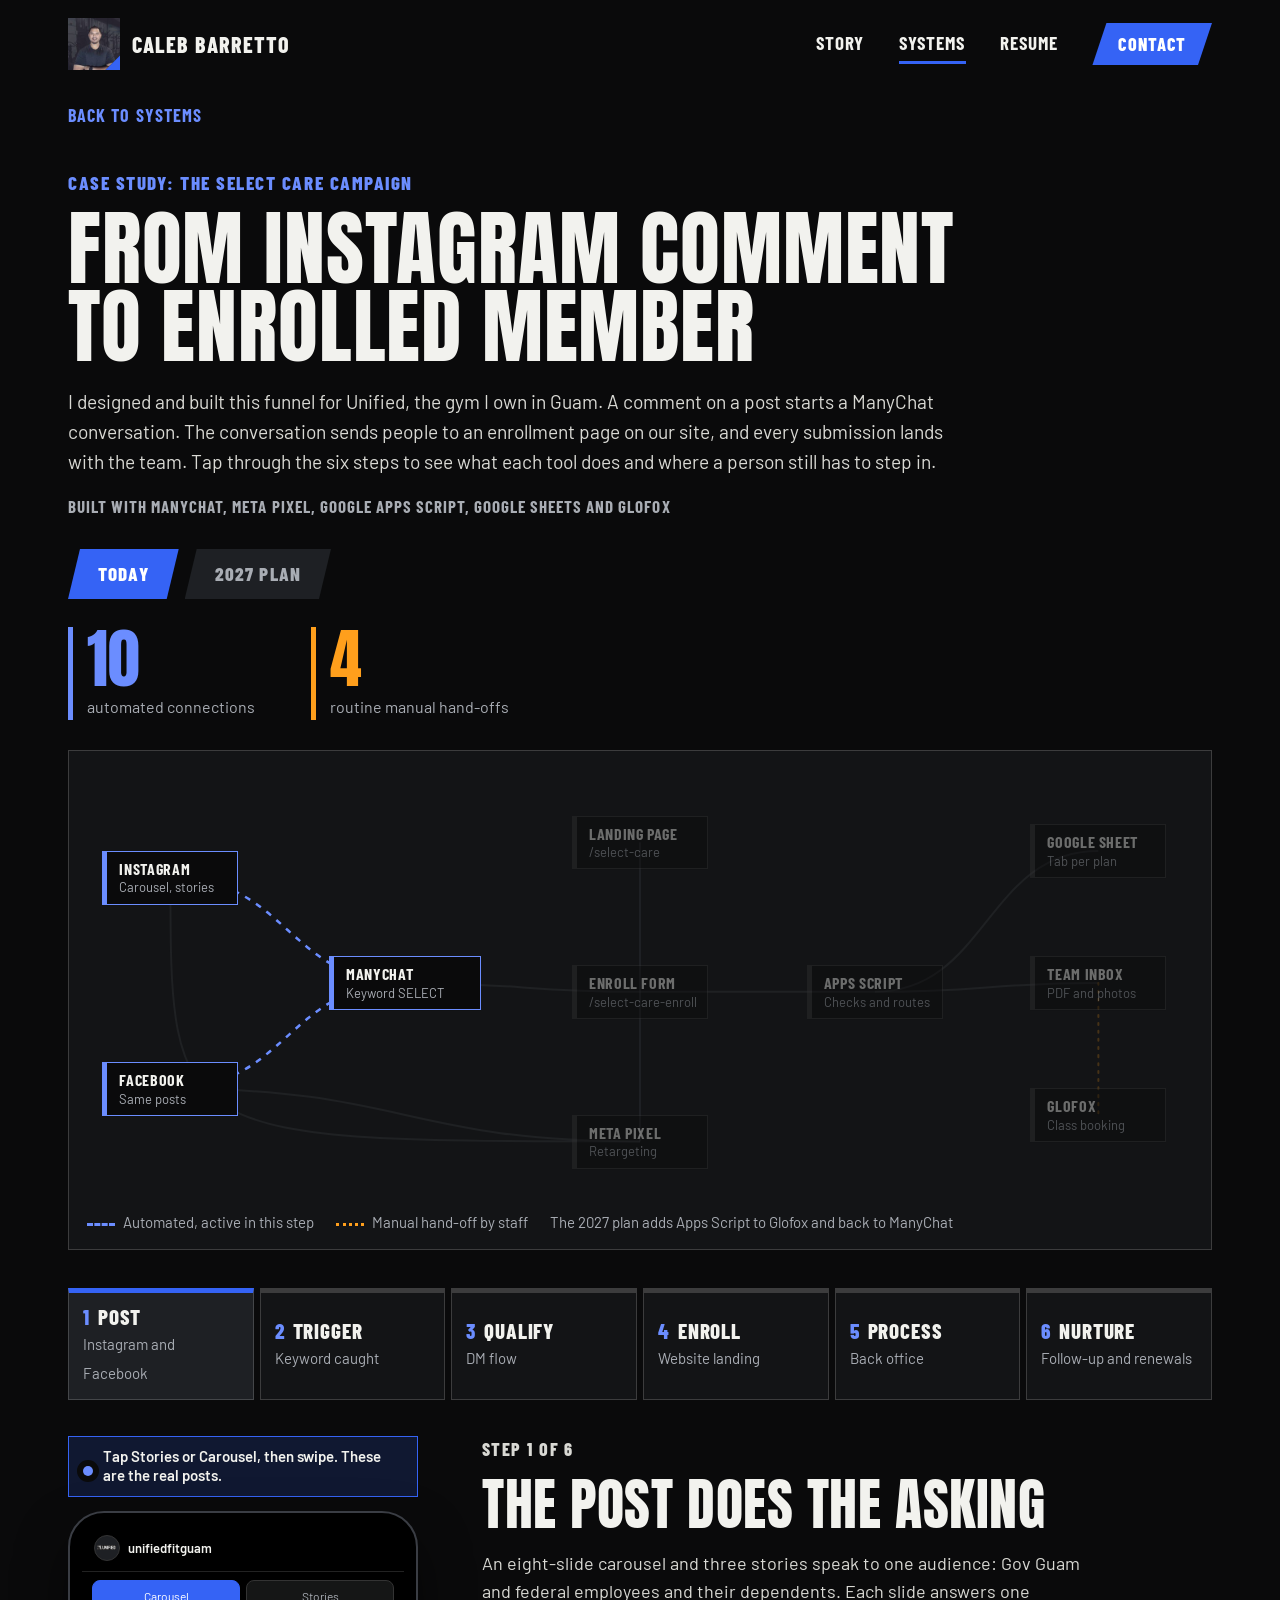
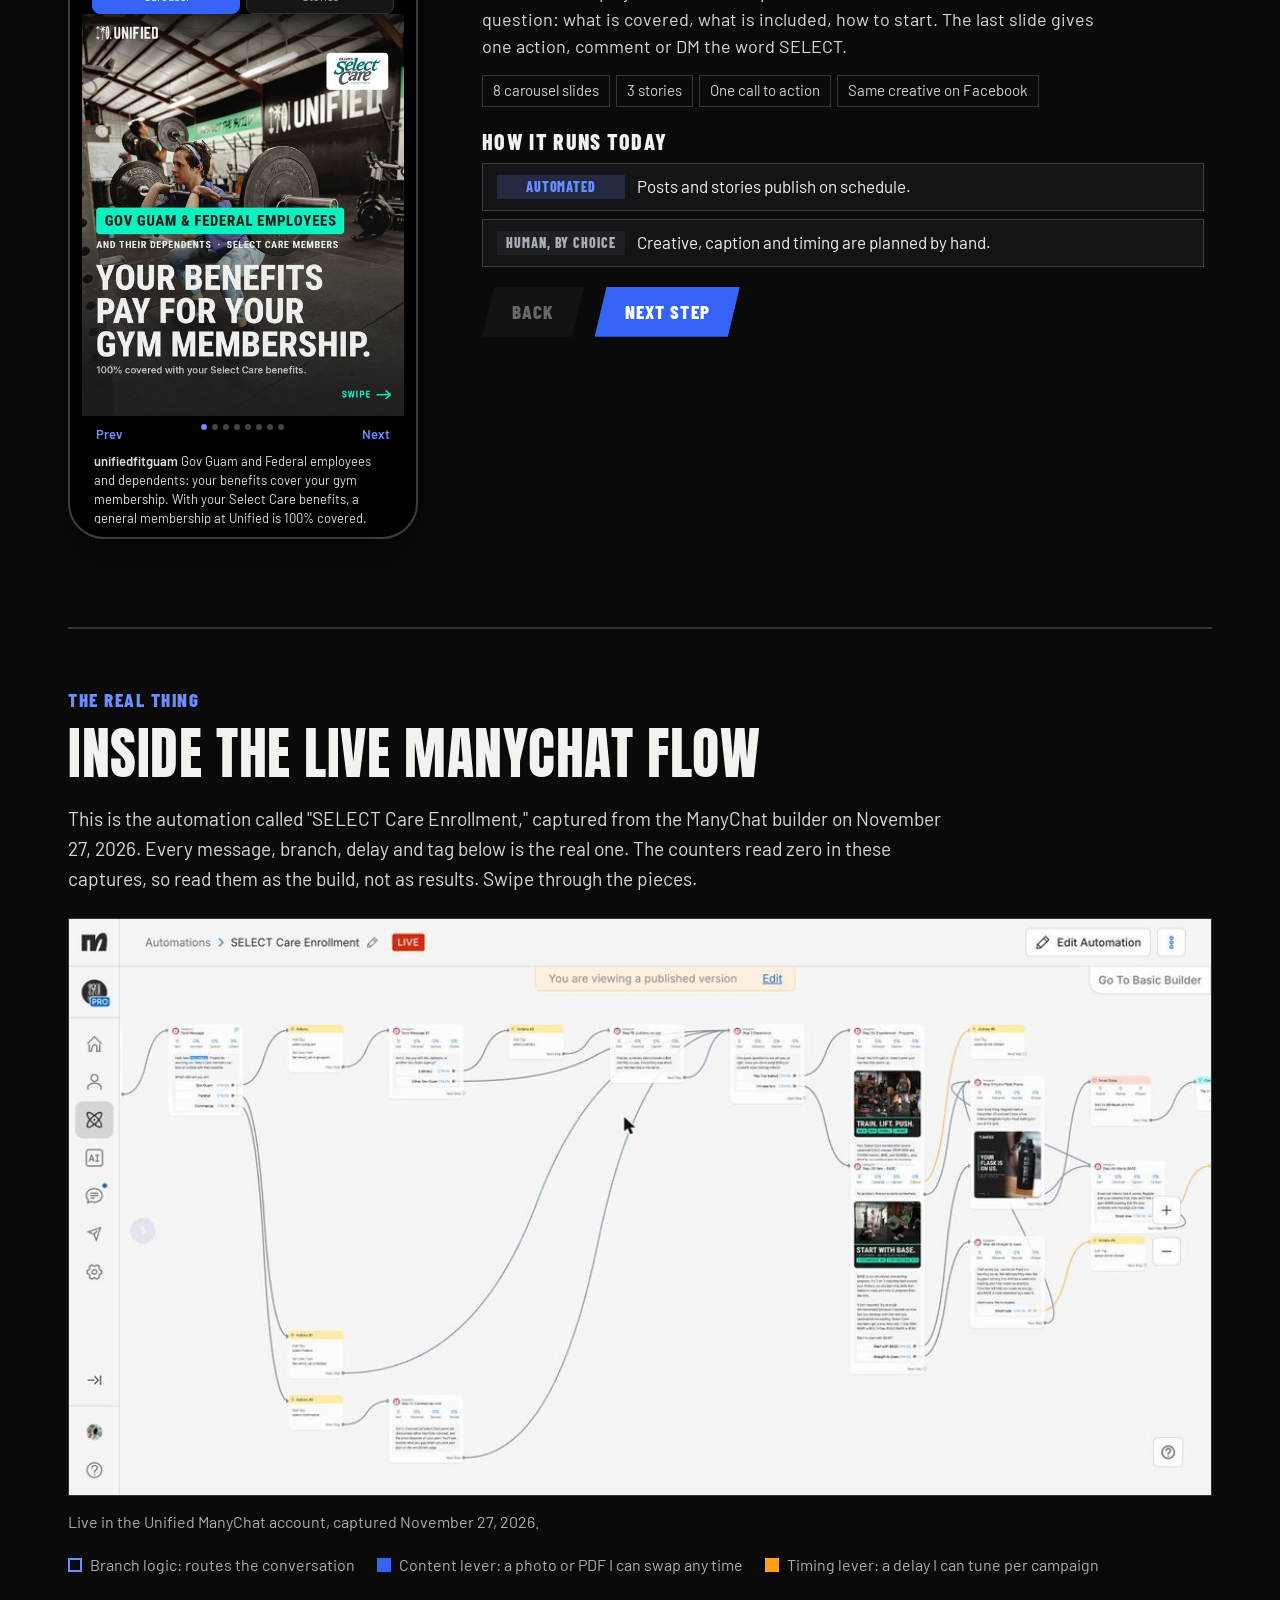
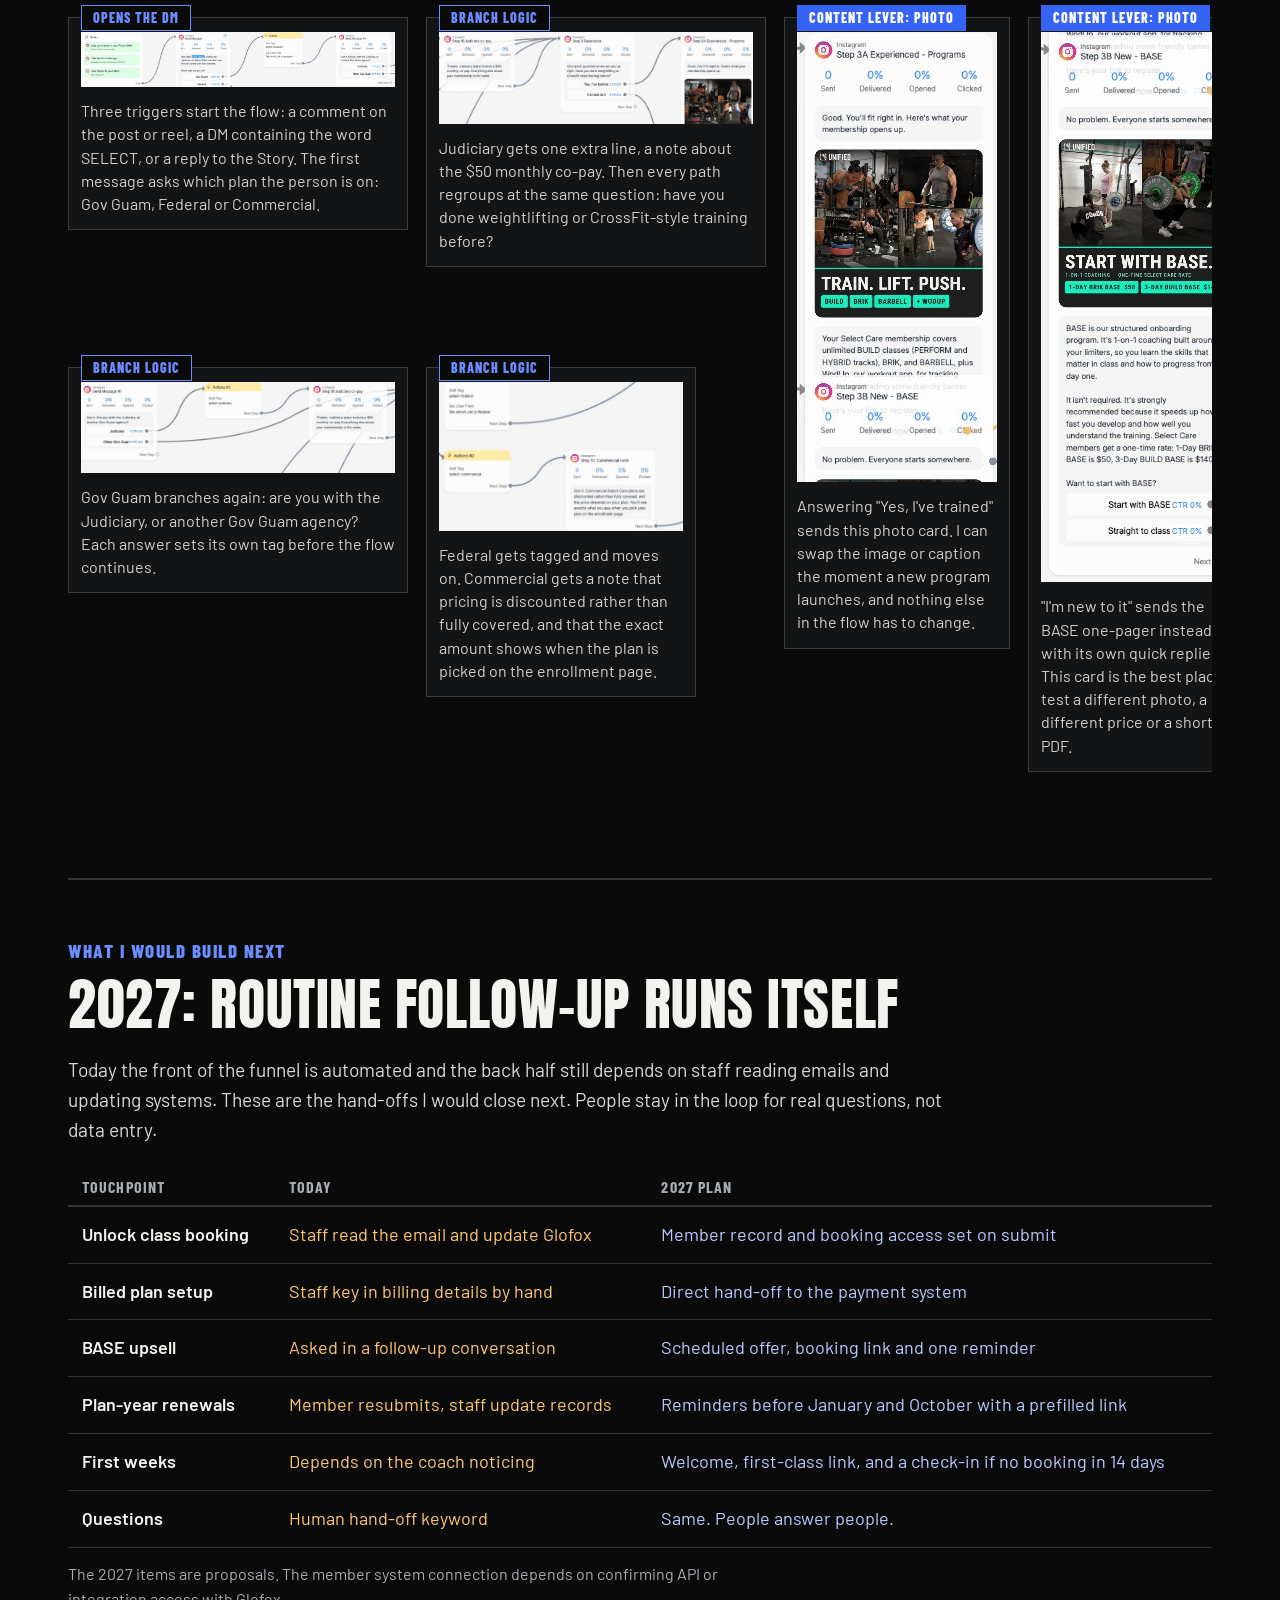
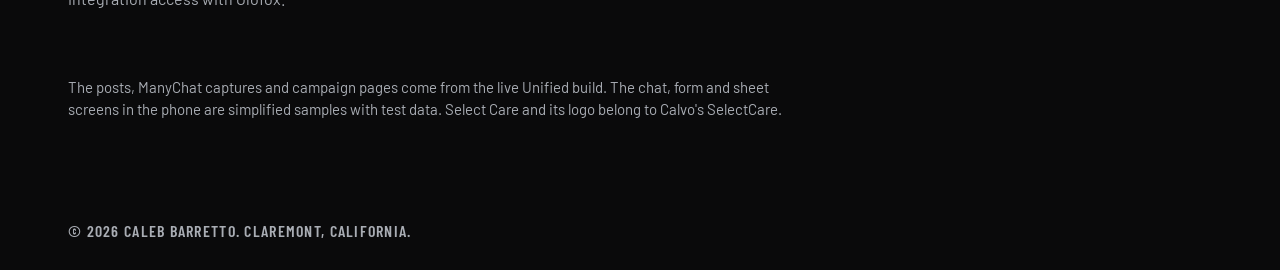
==== select-care-funnel.html @ f9b201d8 "manychat flow" ====
<!DOCTYPE html>
<html lang="en">
<head>
<meta charset="utf-8">
<meta name="viewport" content="width=device-width, initial-scale=1">
<title>Comment to enrolled member: the Select Care funnel | Caleb Barretto</title>
<meta name="description" content="A case study of the Instagram and Facebook funnel I built for Unified: a ManyChat conversation that qualifies people, sends them to an enrollment page, and routes every submission to the team. Includes the live flow and the 2027 automation plan.">
<link rel="preload" href="fonts/anton-latin-400-normal.woff2" as="font" type="font/woff2" crossorigin>
<link rel="icon" href="favicon.svg" type="image/svg+xml">
<link rel="icon" href="favicon-32.png" sizes="32x32" type="image/png">
<link rel="icon" href="favicon.ico" sizes="any">
<link rel="apple-touch-icon" href="apple-touch-icon.png">
<link rel="canonical" href="https://caleb-barretto.com/select-care-funnel.html">
<meta name="theme-color" content="#0A0A0B">
<meta name="author" content="Caleb Barretto">
<meta property="og:site_name" content="Caleb Barretto">
<meta property="og:type" content="article">
<meta property="og:url" content="https://caleb-barretto.com/select-care-funnel.html">
<meta property="og:title" content="Comment to enrolled member: the Select Care funnel | Caleb Barretto">
<meta property="og:description" content="The ManyChat and website funnel I built for Unified, click by click, with the real flow and the plan to automate what is still manual.">
<meta property="og:image" content="https://caleb-barretto.com/og-image.jpg">
<meta property="og:image:width" content="1200">
<meta property="og:image:height" content="630">
<meta property="og:locale" content="en_US">
<meta name="twitter:card" content="summary_large_image">
<meta name="twitter:image" content="https://caleb-barretto.com/og-image.jpg">
<script data-goatcounter="https://caleb-barretto.goatcounter.com/count" async src="//gc.zgo.at/count.js"></script>
<link rel="stylesheet" href="styles.css">
<style>
/* Select Care funnel case study. Every class here is prefixed fx- so nothing collides with styles.css. */
.fx{--a:var(--hot-text);--m:var(--spark);padding-bottom:clamp(40px,6vw,80px);}
.fx *{min-width:0;}
.fx button{font:inherit;color:inherit;cursor:pointer;}
.fx-back{display:inline-block;margin:14px 0 0;font-family:var(--cond);font-weight:700;font-size:18px;letter-spacing:.06em;text-transform:uppercase;color:var(--hot-text);text-decoration:none;}
.fx-back:hover{color:var(--chalk);}
.fx-hero{padding-top:clamp(20px,3vw,40px);}
.fx-tag{font-family:var(--cond);font-weight:800;font-size:19px;text-transform:uppercase;letter-spacing:.08em;color:var(--hot-text);margin:0 0 12px;}
.fx h1{font-size:clamp(42px,6.4vw,88px);line-height:.95;max-width:15em;}
.fx h2{font-size:clamp(34px,4.4vw,58px);line-height:1;}
.fx-lede{max-width:46em;font-size:clamp(18px,1.5vw,21px);color:#D9D9D4;margin:22px 0 0;}
.fx-built{margin:16px 0 0;font-family:var(--cond);font-weight:700;font-size:17px;letter-spacing:.06em;text-transform:uppercase;color:var(--grey);}
.fx-mode{display:flex;gap:6px;margin-top:30px;flex-wrap:wrap;}
.fx-mode button{font-family:var(--cond);font-weight:800;font-size:19px;text-transform:uppercase;letter-spacing:.06em;line-height:1;padding:15px 30px;min-height:50px;border:0;background:var(--iron);color:var(--grey);clip-path:polygon(12px 0,100% 0,calc(100% - 12px) 100%,0 100%);}
.fx-mode button:hover{color:var(--chalk);}
.fx-mode button[aria-pressed=true]{background:var(--hot);color:var(--on-hot);}
.fx button:focus-visible,.fx a:focus-visible{outline:3px solid var(--spark);outline-offset:3px;}
.fx-mode button:focus-visible{outline-offset:-7px;}
.fx-counter{display:flex;gap:clamp(24px,5vw,56px);flex-wrap:wrap;margin-top:28px;}
.fx-counter div{border-left:5px solid var(--line);padding-left:14px;}
.fx-counter b{display:block;font:400 clamp(44px,5vw,64px)/1 var(--disp);}
.fx-counter .a b{color:var(--a);}
.fx-counter .m b{color:var(--m);}
.fx-counter .a{border-color:var(--a);}
.fx-counter .m{border-color:var(--m);}
.fx-counter span{font-size:16px;color:var(--grey);}
/* map */
.fx-mapbox{background:var(--coal);border:1px solid var(--line);padding:12px;margin-top:30px;}
.fx-map{position:relative;height:440px;}
.fx-map svg{position:absolute;inset:0;width:100%;height:100%;overflow:visible;}
.fx-node{overflow-wrap:anywhere;position:absolute;transform:translate(-50%,-50%);width:136px;padding:8px 10px 8px 12px;background:var(--black);border:1px solid var(--line);border-left:5px solid var(--line);text-align:left;transition:border-color .3s,opacity .3s;z-index:1;}
.fx-node b{display:block;font:700 16px/1.1 var(--cond);text-transform:uppercase;letter-spacing:.04em;}
.fx-node small{display:block;font-size:13px;color:var(--grey);line-height:1.25;margin-top:2px;}
.fx-node.hub{width:152px;}
.fx-node.on{border-color:var(--a);}
.fx-node.off{opacity:.4;}
.fx-edge{fill:none;stroke:#4A4D55;stroke-width:2;transition:opacity .3s;}
.fx-edge.auto.on{stroke:var(--a);stroke-dasharray:6 7;stroke-width:2.5;}
.fx-edge.manual{stroke:var(--m);stroke-dasharray:2 6;stroke-linecap:round;}
.fx-edge.manual.on{stroke-width:3.5;}
.fx-edge.dimmed{opacity:.22;}
@media (prefers-reduced-motion:no-preference){.fx-edge.auto.on{animation:fxflow 1.1s linear infinite;}}
@keyframes fxflow{to{stroke-dashoffset:-26;}}
.fx-legend{display:flex;gap:6px 22px;flex-wrap:wrap;font-size:15px;color:var(--grey);padding:8px 6px 2px;}
.fx-legend i{display:inline-block;width:28px;height:0;border-top:3px dashed var(--a);vertical-align:middle;margin-right:8px;}
.fx-legend i.w{border-top:3px dotted var(--m);}
/* steps */
.fx-rail{display:flex;gap:6px;overflow-x:auto;-webkit-overflow-scrolling:touch;scroll-snap-type:x mandatory;padding:4px 0 8px;margin-top:34px;}
.fx-rail button{flex:1 0 158px;scroll-snap-align:start;text-align:left;background:var(--coal);border:1px solid var(--line);border-top:5px solid var(--line);padding:12px 14px 12px;min-height:72px;}
.fx-rail button b{display:block;font:800 21px/1.1 var(--cond);text-transform:uppercase;letter-spacing:.04em;}
.fx-rail button span{font-size:15px;color:var(--grey);}
.fx-rail button[aria-current=step]{border-top-color:var(--hot);background:var(--iron);}
.fx-rail button em{font-style:normal;color:var(--a);margin-right:8px;}
.fx-stage{display:grid;grid-template-columns:minmax(0,350px) minmax(0,1fr);gap:clamp(24px,5vw,72px);margin-top:28px;align-items:start;}
.fx-pcol{position:sticky;top:16px;}
.fx-phone{background:#000;border:2px solid #3A3D44;border-radius:36px;padding:12px;box-shadow:0 26px 50px rgba(0,0,0,.5);}
.fx-screen{background:#000;border-radius:26px;overflow:hidden;height:600px;display:flex;flex-direction:column;font-size:14px;line-height:1.4;}
.fx-bar{display:flex;align-items:center;gap:8px;padding:10px 12px;border-bottom:1px solid #222;font-size:13px;font-weight:600;flex:none;}
.fx-av{width:26px;height:26px;border-radius:50%;background:#1E2024 url(images/funnel/logo.png) center/80% no-repeat;border:1px solid #333;flex:none;}
.fx-scroller{display:flex;overflow-x:auto;scroll-snap-type:x mandatory;flex:none;}
.fx-scroller img{width:100%;height:auto;flex:none;scroll-snap-align:start;display:block;}
.fx-dots{display:flex;justify-content:center;gap:5px;padding:8px;}
.fx-dots i{width:6px;height:6px;border-radius:50%;background:#444;}
.fx-dots i.on{background:var(--a);}
.fx-cap{padding:0 12px 12px;font-size:13px;line-height:1.45;overflow:auto;color:#DDD;}
.fx-pager{display:flex;justify-content:space-between;padding:0 8px;flex:none;}
.fx-pager button{background:none;border:0;color:var(--a);font-weight:600;font-size:13px;min-height:36px;padding:0 6px;}
.fx-tabs2{display:flex;gap:6px;padding:8px 10px 0;flex:none;}
.fx-tabs2 button{flex:1;background:#151616;border:1px solid #333;border-radius:8px;padding:6px;font-size:12px;min-height:34px;color:var(--grey);}
.fx-tabs2 button[aria-pressed=true]{color:#fff;background:var(--hot);border-color:var(--hot);}
.fx-hint{display:flex;align-items:center;gap:10px;font:700 15px/1.3 var(--body);margin-bottom:14px;padding:10px 14px;background:var(--coal);border:1px solid var(--line);color:var(--grey);}
.fx-hint .dot{width:10px;height:10px;border-radius:50%;background:var(--grey);flex:none;}
.fx-hint.live{background:rgba(53,99,245,.16);border-color:var(--hot);color:var(--chalk);}
.fx-hint.live .dot{background:var(--a);}
@media (prefers-reduced-motion:no-preference){.fx-hint.live .dot{animation:fxdot 1.4s ease-in-out infinite;}}
@keyframes fxdot{0%,100%{box-shadow:0 0 0 0 rgba(107,141,255,.6);}50%{box-shadow:0 0 0 7px rgba(107,141,255,0);}}
.fx-chat{flex:1;overflow:auto;padding:12px;display:flex;flex-direction:column;gap:8px;}
.fx-msg{max-width:86%;padding:8px 12px;border-radius:16px;line-height:1.4;}
@media (prefers-reduced-motion:no-preference){.fx-msg,.fx-tl div,.fx-sheet tr.new td{animation:fxpop .28s ease-out;}}
@keyframes fxpop{from{transform:translateY(6px);opacity:0;}}
.fx-msg.them{background:#26282A;align-self:flex-start;border-bottom-left-radius:4px;}
.fx-msg.me{background:var(--hot);color:#fff;align-self:flex-end;border-bottom-right-radius:4px;}
.fx-msg.sys{align-self:center;font-size:11px;color:#9A9C9F;background:none;padding:2px;text-align:center;}
.fx-msg img{display:block;width:100%;max-height:250px;object-fit:cover;object-position:top;border-radius:10px;margin-top:6px;}
.fx-linkcard{background:#131416;border:1px solid var(--hot);border-radius:12px;padding:10px;font-size:12px;word-break:break-all;color:var(--a);margin-top:6px;}
.fx-qr{display:flex;flex-wrap:wrap;gap:6px;justify-content:flex-end;padding:20px 12px 12px;border-top:1px solid #222;position:relative;flex:none;}
.fx-qr.pulse{box-shadow:inset 0 2px 0 var(--hot);}
.fx-qr-label{position:absolute;top:5px;right:12px;font:700 11px/1 var(--body);letter-spacing:.04em;text-transform:uppercase;color:var(--a);}
.fx-qr button{background:none;border:1.5px solid var(--hot);color:#B7C7FF;border-radius:999px;padding:6px 13px;font-size:13px;min-height:38px;}
.fx-qr button:hover{background:rgba(53,99,245,.18);}
.fx-url{margin:8px 10px;background:#1C1D1E;border-radius:8px;padding:6px 10px;font-size:11px;color:#BBB;word-break:break-all;flex:none;}
.fx-form{flex:1;overflow:auto;background:#F4F4F2;color:#131416;padding:14px;font-size:13px;}
.fx-form h4{font:800 21px/1.1 var(--cond);text-transform:uppercase;margin:0 0 10px;}
.fx-form label{display:block;font-weight:600;margin:10px 0 4px;font-size:12px;}
.fx-form .f{background:#fff;border:1px solid #CCC;border-radius:6px;padding:8px;min-height:34px;color:#777;}
.fx-form .f.sel{border:2px solid var(--hot);color:#111;font-weight:600;}
.fx-form .note{background:#E8EEFF;border-radius:6px;padding:8px;margin-top:12px;font-size:12px;}
.fx-sheet{flex:1;overflow:auto;background:#fff;color:#222;font-size:11px;}
.fx-sheet table{border-collapse:collapse;width:100%;}
.fx-sheet td,.fx-sheet th{border:1px solid #DDD;padding:4px 5px;white-space:nowrap;}
.fx-sheet th{background:#F1F3F4;font-weight:600;}
.fx-sheet tr.new td{background:#E8EEFF;}
.fx-stabs{display:flex;gap:2px;background:#F1F3F4;padding:4px;overflow-x:auto;border-top:1px solid #DDD;flex:none;}
.fx-stabs span{padding:4px 8px;font-size:10px;white-space:nowrap;border-radius:4px;color:#444;}
.fx-stabs span.on{background:#fff;color:#2347C4;font-weight:700;}
.fx-mail{margin:10px;background:#fff;color:#222;border-radius:10px;padding:10px;font-size:12px;flex:none;}
.fx-tl{flex:1;overflow:auto;padding:14px 14px 14px 32px;position:relative;}
.fx-tl::before{content:"";position:absolute;left:19px;top:18px;bottom:18px;border-left:2px solid #333;}
.fx-tl div{position:relative;margin-bottom:14px;font-size:13px;}
.fx-tl div::before{content:"";position:absolute;left:-18px;top:5px;width:10px;height:10px;border-radius:50%;background:var(--a);}
.fx-tl div.m::before{background:var(--m);}
.fx-tl div.p::before{background:#000;border:2px solid var(--a);}
.fx-tl b{display:block;color:var(--a);font-size:12px;}
.fx-tl div.m b{color:var(--m);}
/* notes */
.fx-notes h2{margin-bottom:16px;}
.fx-notes p{font-size:18px;color:#D9D9D4;max-width:34em;margin:0 0 14px;}
.fx-notes h3{font-family:var(--cond);font-weight:800;font-size:22px;letter-spacing:.06em;line-height:1.1;margin:22px 0 10px;}
.fx-chips{display:flex;flex-wrap:wrap;gap:6px;margin:4px 0 6px;}
.fx-chips span{border:1px solid var(--line);padding:3px 10px;font-size:15px;color:#CFD0CC;}
.fx-items{list-style:none;padding:0;margin:0 0 20px;display:grid;gap:8px;max-width:38em;}
.fx-items li{background:var(--coal);border:1px solid var(--line);padding:11px 14px;display:grid;grid-template-columns:128px minmax(0,1fr);gap:12px;align-items:start;font-size:17px;line-height:1.4;}
.fx-lab{font:800 14px/1 var(--cond);letter-spacing:.07em;text-transform:uppercase;padding:5px 8px;text-align:center;}
.fx-lab.a{background:rgba(107,141,255,.18);color:var(--a);}
.fx-lab.m{background:rgba(255,159,28,.18);color:var(--m);}
.fx-lab.p{border:1px solid var(--a);color:var(--a);}
.fx-lab.h{background:var(--iron);color:var(--grey);}
.fx-nav{display:flex;gap:10px;margin-top:6px;flex-wrap:wrap;}
.fx-nav button{font-family:var(--cond);font-weight:800;font-size:19px;text-transform:uppercase;letter-spacing:.06em;line-height:1;padding:15px 30px;min-height:50px;border:0;background:var(--iron);color:var(--chalk);clip-path:polygon(12px 0,100% 0,calc(100% - 12px) 100%,0 100%);}
.fx-nav button.go{background:var(--hot);color:var(--on-hot);}
.fx-nav button:hover:not(:disabled){background:var(--chalk);color:var(--black);}
.fx-nav button:disabled{opacity:.4;cursor:default;}
.fx-nav button:focus-visible{outline-offset:-7px;}
/* real flow */
.fx-sec{border-top:2px solid var(--line);margin-top:clamp(48px,7vw,88px);padding-top:clamp(32px,5vw,56px);}
.fx-small{font-size:16px;color:var(--grey);margin:14px 0 0;max-width:44em;}
.fx-pan{margin-top:24px;overflow-x:auto;border:1px solid var(--line);}
.fx-flowhero{width:100%;height:auto;display:block;background:#fff;}
.fx-flegend{display:flex;gap:8px 22px;flex-wrap:wrap;font-size:16px;color:var(--grey);margin-top:18px;}
.fx-flegend span{display:inline-flex;align-items:center;gap:8px;}
.fx-flegend i{width:14px;height:14px;display:inline-block;}
.fx-flegend i.timing{background:var(--m);}
.fx-flegend i.content{background:var(--hot);}
.fx-flegend i.branch{border:2px solid var(--a);}
.fx-film{display:grid;grid-auto-flow:column;grid-template-rows:auto auto;grid-auto-columns:max-content;align-items:start;gap:26px 18px;overflow-x:auto;-webkit-overflow-scrolling:touch;scroll-snap-type:x mandatory;margin-top:22px;padding:18px 2px 18px;}
.fx-slide{flex:0 0 auto;width:270px;scroll-snap-align:start;background:var(--coal);border:1px solid var(--line);padding:14px 12px 14px;position:relative;margin:0;}
.fx-slide.wide{width:340px;}
.fx-slide.tall{width:226px;grid-row:span 2;}
.fx-slide img{width:100%;height:auto;display:block;background:#fff;}
.fx-slide figcaption{font-size:16px;color:#D0D1CD;margin-top:12px;line-height:1.45;}
.fx-flabel{position:absolute;top:-13px;left:12px;font:800 14px/1 var(--cond);letter-spacing:.07em;text-transform:uppercase;padding:5px 11px;background:var(--black);border:1px solid var(--a);color:var(--a);white-space:nowrap;}
.fx-flabel.timing{background:var(--m);color:var(--black);border-color:var(--m);}
.fx-flabel.content{background:var(--hot);color:var(--on-hot);border-color:var(--hot);}
/* roadmap */
.fx-road{width:100%;border-collapse:collapse;margin-top:24px;font-size:18px;}
.fx-road th{text-align:left;font:700 16px/1 var(--cond);letter-spacing:.07em;text-transform:uppercase;color:var(--grey);padding:10px 14px;border-bottom:2px solid var(--line);}
.fx-road td{padding:14px;border-bottom:1px solid var(--line);vertical-align:top;}
.fx-road td:first-child{font-weight:600;}
.fx-road td.t{color:#FFC875;}
.fx-road td.n{color:#BCCBFF;}
.fx-note{margin:clamp(40px,6vw,64px) 0 0;font-size:15px;color:var(--grey);max-width:50em;line-height:1.5;}
@media(max-width:900px){.fx-stage{grid-template-columns:minmax(0,1fr);}.fx-pcol{position:static;max-width:380px;margin:0 auto;width:100%;}}
@media(max-width:620px){
 .fx-map{height:760px;}
 .fx-node{width:100px;padding:6px 4px 6px 8px;}
 .fx-node b{font-size:14px;}
 .fx-node small{font-size:11px;}
 .fx-node.hub{width:112px;}
 .fx-screen{height:540px;}
 .fx-flowhero{min-width:900px;}
 .fx-film{grid-template-rows:auto;}
 .fx-slide.tall{grid-row:auto;}
 .fx-slide.wide{width:300px;}
 .fx-items li{grid-template-columns:minmax(0,1fr);gap:8px;}
 .fx-lab{justify-self:start;}
 .fx-road{font-size:16px;}
 .fx-stack thead{display:none;}
 .fx-stack tr{display:grid;padding-block:12px;border-bottom:1px solid var(--line);}
 .fx-stack td{display:flow-root;border:0;padding:3px 0;padding-inline-start:6.5em;text-align:start;}
 .fx-stack td::before{content:attr(data-l);float:inline-start;width:6em;margin-inline-start:-6.5em;color:var(--grey);font-weight:400;}
}
</style>
</head>
<body>
<div class="wrap">
  <header class="site">
    <a class="mark" href="index.html" aria-label="Caleb Barretto, home"><span class="mk"><img src="images/caleb-mark.jpg" width="52" height="52" alt=""></span><span>Caleb Barretto</span></a>
    <nav aria-label="Main">
      <a href="story.html">Story</a>
      <a href="systems.html" aria-current="page">Systems</a>
      <a href="story.html#resume">Resume</a>
      <a class="btn" href="mailto:caleb@unifiedguam.com" data-goatcounter-click="email-click">Contact</a>
    </nav>
  </header>
  <a class="fx-back" href="systems.html#capture" data-goatcounter-click="funnel-back">Back to Systems</a>
</div>

<main class="fx wrap">
  <section class="fx-hero">
    <p class="fx-tag">Case study: the Select Care campaign</p>
    <h1>From Instagram comment to enrolled member</h1>
    <p class="fx-lede">I designed and built this funnel for Unified, the gym I own in Guam. A comment on a post starts a ManyChat conversation. The conversation sends people to an enrollment page on our site, and every submission lands with the team. Tap through the six steps to see what each tool does and where a person still has to step in.</p>
    <p class="fx-built">Built with ManyChat, Meta Pixel, Google Apps Script, Google Sheets and Glofox</p>
    <div class="fx-mode" role="group" aria-label="View">
      <button id="m-now" type="button" aria-pressed="true">Today</button>
      <button id="m-27" type="button" aria-pressed="false">2027 plan</button>
    </div>
    <div class="fx-counter">
      <div class="a"><b id="c-auto">0</b><span>automated connections</span></div>
      <div class="m"><b id="c-man">0</b><span>routine manual hand-offs</span></div>
    </div>
    <div class="fx-mapbox">
      <div class="fx-map" id="map"><svg id="wires" aria-hidden="true"></svg></div>
      <div class="fx-legend"><span><i></i>Automated, active in this step</span><span><i class="w"></i>Manual hand-off by staff</span><span>The 2027 plan adds Apps Script to Glofox and back to ManyChat</span></div>
    </div>
  </section>

  <section aria-label="The six steps">
    <div class="fx-rail" id="rail" role="group" aria-label="Funnel steps"></div>
    <div class="fx-stage">
      <div class="fx-pcol">
        <div class="fx-hint" id="phint" role="status"></div>
        <div class="fx-phone"><div class="fx-screen" id="screen"></div></div>
      </div>
      <div class="fx-notes" id="notes" aria-live="polite"></div>
    </div>
  </section>

  <section class="fx-sec" id="real-flow">
    <p class="fx-tag">The real thing</p>
    <h2>Inside the live ManyChat flow</h2>
    <p class="fx-lede">This is the automation called "SELECT Care Enrollment," captured from the ManyChat builder on November 27, 2026. Every message, branch, delay and tag below is the real one. The counters read zero in these captures, so read them as the build, not as results. Swipe through the pieces.</p>
    <div class="fx-pan" tabindex="0" role="group" aria-label="The full flow, scroll sideways on a small screen"><img class="fx-flowhero" src="images/funnel/panorama.jpg" width="1100" height="555" alt="The full SELECT Care Enrollment automation in the ManyChat flow builder, showing the plan branch, the experience branch, the content cards and the delay logic" loading="lazy"></div>
    <p class="fx-small">Live in the Unified ManyChat account, captured November 27, 2026.</p>
    <div class="fx-flegend">
      <span><i class="branch"></i>Branch logic: routes the conversation</span>
      <span><i class="content"></i>Content lever: a photo or PDF I can swap any time</span>
      <span><i class="timing"></i>Timing lever: a delay I can tune per campaign</span>
    </div>
    <div class="fx-film" id="film" tabindex="0" role="group" aria-label="Pieces of the live flow, scroll sideways">
      <figure class="fx-slide wide"><span class="fx-flabel">Opens the DM</span><img src="images/funnel/opening.jpg" width="1088" height="190" alt="The three triggers and the opening message asking which Select Care plan the person is on" loading="lazy"><figcaption>Three triggers start the flow: a comment on the post or reel, a DM containing the word SELECT, or a reply to the Story. The first message asks which plan the person is on: Gov Guam, Federal or Commercial.</figcaption></figure>
      <figure class="fx-slide wide"><span class="fx-flabel">Branch logic</span><img src="images/funnel/planbranch.jpg" width="760" height="220" alt="Follow-up question asking whether the person is with the Judiciary or another Gov Guam agency" loading="lazy"><figcaption>Gov Guam branches again: are you with the Judiciary, or another Gov Guam agency? Each answer sets its own tag before the flow continues.</figcaption></figure>
      <figure class="fx-slide wide"><span class="fx-flabel">Branch logic</span><img src="images/funnel/step1bexp.jpg" width="790" height="230" alt="The Judiciary co-pay note, then the question about prior training experience" loading="lazy"><figcaption>Judiciary gets one extra line, a note about the $50 monthly co-pay. Then every path regroups at the same question: have you done weightlifting or CrossFit-style training before?</figcaption></figure>
      <figure class="fx-slide"><span class="fx-flabel">Branch logic</span><img src="images/funnel/fedcommercial.jpg" width="510" height="310" alt="The Federal tag and the Commercial plan note" loading="lazy"><figcaption>Federal gets tagged and moves on. Commercial gets a note that pricing is discounted rather than fully covered, and that the exact amount shows when the plan is picked on the enrollment page.</figcaption></figure>
      <figure class="fx-slide tall"><span class="fx-flabel content">Content lever: photo</span><img src="images/funnel/step3a.jpg" width="200" height="450" alt="Programs photo card sent to experienced members" loading="lazy"><figcaption>Answering "Yes, I've trained" sends this photo card. I can swap the image or caption the moment a new program launches, and nothing else in the flow has to change.</figcaption></figure>
      <figure class="fx-slide tall"><span class="fx-flabel content">Content lever: photo</span><img src="images/funnel/step3b.jpg" width="200" height="550" alt="BASE on-ramp offer card sent to new members, with pricing and two quick replies" loading="lazy"><figcaption>"I'm new to it" sends the BASE one-pager instead, with its own quick replies. This card is the best place to test a different photo, a different price or a short PDF.</figcaption></figure>
      <figure class="fx-slide wide"><span class="fx-flabel">Branch logic</span><img src="images/funnel/step4a.jpg" width="900" height="144" alt="Message sent to people who chose to start with BASE" loading="lazy"><figcaption>"Start with BASE" gets: register with your benefits first, then we will find an open BASE booking that fits your schedule and message you here.</figcaption></figure>
      <figure class="fx-slide wide"><span class="fx-flabel">Branch logic</span><img src="images/funnel/step4b.jpg" width="900" height="230" alt="Message sent to people who chose to go straight to class" loading="lazy"><figcaption>"Straight to class" sets expectations about the learning curve, then sends the same enrollment link.</figcaption></figure>
      <figure class="fx-slide wide"><span class="fx-flabel timing">Timing lever</span><img src="images/funnel/delaycondition.jpg" width="1060" height="190" alt="A seasonal flask offer, then a 20 hour smart delay, a click condition and the follow-up message" loading="lazy"><figcaption>Every path merges into a Smart Delay: wait 20 hours, check whether the enroll link was clicked, and message only the people who have not clicked. A seasonal offer, a free flask for registering before a date, sits just ahead of it.</figcaption></figure>
    </div>
  </section>

  <section class="fx-sec" id="plan-2027">
    <p class="fx-tag">What I would build next</p>
    <h2>2027: routine follow-up runs itself</h2>
    <p class="fx-lede">Today the front of the funnel is automated and the back half still depends on staff reading emails and updating systems. These are the hand-offs I would close next. People stay in the loop for real questions, not data entry.</p>
    <table class="fx-road fx-stack">
      <thead><tr><th>Touchpoint</th><th>Today</th><th>2027 plan</th></tr></thead>
      <tbody id="road"></tbody>
    </table>
    <p class="fx-small">The 2027 items are proposals. The member system connection depends on confirming API or integration access with Glofox.</p>
  </section>

  <p class="fx-note">The posts, ManyChat captures and campaign pages come from the live Unified build. The chat, form and sheet screens in the phone are simplified samples with test data. Select Care and its logo belong to Calvo's SelectCare.</p>
</main>

<footer><div class="wrap">© 2026 Caleb Barretto. Claremont, California.</div></footer>

<script>
(function(){
"use strict";
var calm=window.matchMedia&&window.matchMedia("(prefers-reduced-motion: reduce)").matches;
var SMOOTH=calm?"auto":"smooth";
var P="images/funnel/";

var N=[
 {id:'ig',b:'Instagram',s:'Carousel, stories',x:8,y:26},
 {id:'fb',b:'Facebook',s:'Same posts',x:8,y:74},
 {id:'mc',b:'ManyChat',s:'Keyword SELECT',x:29,y:50,hub:1},
 {id:'lp',b:'Landing page',s:'/select-care',x:50,y:18},
 {id:'ef',b:'Enroll form',s:'/select-care-enroll',x:50,y:52},
 {id:'px',b:'Meta Pixel',s:'Retargeting',x:50,y:86},
 {id:'as',b:'Apps Script',s:'Checks and routes',x:71,y:52},
 {id:'sh',b:'Google Sheet',s:'Tab per plan',x:91,y:20},
 {id:'em',b:'Team inbox',s:'PDF and photos',x:91,y:50},
 {id:'gf',b:'Glofox',s:'Class booking',x:91,y:80}
];
var E=[
 {a:'ig',b:'mc',t:'auto'},{a:'fb',b:'mc',t:'auto'},
 {a:'mc',b:'ef',t:'auto'},{a:'lp',b:'ef',t:'auto'},{a:'ef',b:'px',t:'auto'},
 {a:'px',b:'ig',t:'auto',c:1},{a:'px',b:'fb',t:'auto'},
 {a:'ef',b:'as',t:'auto'},{a:'as',b:'sh',t:'auto'},{a:'as',b:'em',t:'auto'},
 {a:'em',b:'gf',t:'manual',now:1},
 {a:'as',b:'gf',t:'auto',future:1},{a:'as',b:'mc',t:'auto',future:1,c:1}
];
var S=[
 {k:'Post',d:'Instagram and Facebook',nodes:['ig','fb','mc'],edges:['ig-mc','fb-mc'],screen:'post',
  live:true,hint:'Tap Stories or Carousel, then swipe. These are the real posts.',
  kick:'Step 1 of 6',h:'The post does the asking',
  p:'An eight-slide carousel and three stories speak to one audience: Gov Guam and federal employees and their dependents. Each slide answers one question: what is covered, what is included, how to start. The last slide gives one action, comment or DM the word SELECT.',
  chips:['8 carousel slides','3 stories','One call to action','Same creative on Facebook'],
  now:[['a','Posts and stories publish on schedule.'],['h','Creative, caption and timing are planned by hand.']],
  fut:[['a','Posts and stories publish on schedule.'],['p','Top posts are boosted to Pixel audiences automatically when a plan-year window opens.']]},
 {k:'Trigger',d:'Keyword caught',nodes:['ig','fb','mc'],edges:['ig-mc','fb-mc'],screen:'comment',
  live:false,hint:'Just watch. This plays on its own, then press Next step.',
  kick:'Step 2 of 6',h:'One word starts the conversation',
  p:'ManyChat watches comments, DMs and story replies for the keyword SELECT. When it sees one, it replies publicly so others can see the offer is real, then opens a private DM. Nobody on staff has to be online.',
  chips:['Comment trigger','DM trigger','Story reply trigger','Public auto-reply'],
  now:[['a','Keyword detected on comments, DMs and story replies.'],['a','Public reply posted and DM opened within seconds.']],
  fut:[['a','Same, on both platforms.']]},
 {k:'Qualify',d:'DM flow',nodes:['mc'],edges:[],screen:'dm',
  live:true,hint:'Your turn. Tap a reply below to answer as the member.',
  kick:'Step 3 of 6',h:'Two questions, the right link',
  p:'The DM asks which plan the person has and whether they have trained before. Experienced lifters see the programs. People new to training hear about BASE, an optional 1-on-1 on-ramp with a one-time promo. Everyone gets the same enrollment link, already set to their plan. Try both paths on the phone.',
  chips:['Plan: Gov Guam, Federal, employer','Experience branch','Tags for every answer','Human hand-off keyword'],
  now:[['a','Answers saved as tags such as select-govguam, select-new and select-link-sent.'],['a','Link built per plan, so the form opens on the right one.'],['h','Anyone can type a keyword to reach a person.']],
  fut:[['a','Same flow and tags.'],['p','Tags sync to the member record so onboarding knows who chose BASE.'],['h','The human hand-off stays, by design.']]},
 {k:'Enroll',d:'Website landing',nodes:['mc','lp','ef','px'],edges:['mc-ef','lp-ef','ef-px'],screen:'form',
  live:false,hint:'Preview only. This is what the link opens on their phone.',
  kick:'Step 4 of 6',h:'The website is where the sale closes',
  p:'The link opens the Select Care enrollment form with the plan already chosen. It collects the member ID, an insurance card photo and a signature. Billed plans add a payment step. A separate landing page serves the free Weekday Wellness classes, and the Meta Pixel records every visit for retargeting.',
  chips:['Plan prefilled from the link','UTM tracking','Protected payment step','Bot protection','Meta Pixel'],
  now:[['a','The form opens set to the right plan, with the source tracked.'],['a','Weekday Wellness redirects to class booking a few seconds after submit.'],['a','Visitors who do not finish go into a retargeting audience.']],
  fut:[['a','Same, with stronger bot protection.'],['p','Unfinished forms trigger a reminder DM inside the 24-hour window.']]},
 {k:'Process',d:'Back office',nodes:['ef','as','sh','em','gf'],edges:['ef-as','as-sh','as-em','em-gf','as-gf'],screen:'sheet',
  live:false,hint:'Preview only. This is what lands in the inbox and the sheet.',
  kick:'Step 5 of 6',h:'Every submission lands in two places',
  p:'A Google Apps Script receives the form, checks it, emails the signed PDF and card photos to the team inbox, and writes a row to the Select Care sheet on the tab for that plan. This is where manual work starts today: staff read the email and unlock class booking in Glofox by hand.',
  chips:['Email with attachments','Sheet row per plan tab','Protected file for billed plans'],
  now:[['a','Email and sheet row created instantly.'],['m','Staff read the email and unlock booking in Glofox.'],['m','Billed plans: staff set up billing by hand.']],
  fut:[['a','Email and sheet row created instantly.'],['p','Member record created and booking unlocked in Glofox automatically.'],['p','Billed plans flow to the payment system without re-keying.']]},
 {k:'Nurture',d:'Follow-up and renewals',nodes:['mc','px','ig','fb','gf','as'],edges:['px-ig','px-fb','as-mc','em-gf'],screen:'nurture',
  live:false,hint:'Preview only. This plays out over days, not seconds.',
  kick:'Step 6 of 6',h:'Follow-up that does not depend on memory',
  p:'Today ManyChat sends one follow-up 20 hours after the link if it was not clicked, which keeps it inside the 24-hour messaging window on Instagram. The Pixel keeps the offer in front of people who visited. After enrollment, BASE booking and plan-year renewals still rely on staff. In 2027 the enrollment itself starts an onboarding sequence.',
  chips:['20-hour follow-up','Retargeting audiences','BASE upsell','Renewal by plan year'],
  now:[['a','A 20-hour follow-up goes out if the link was not clicked.'],['m','BASE booking is handled in a follow-up conversation.'],['m','Renewals: members resubmit and staff update Glofox (Federal in January, Gov Guam in October).']],
  fut:[['p','Enrollment sends a welcome DM and a first-class booking link.'],['p','The BASE offer and a reminder go out on a schedule to members tagged new.'],['p','Renewal reminders go out ahead of each plan year with a prefilled link.'],['p','No booking in 14 days triggers a check-in.']]}
];
var R=[
 ['Unlock class booking','Staff read the email and update Glofox','Member record and booking access set on submit'],
 ['Billed plan setup','Staff key in billing details by hand','Direct hand-off to the payment system'],
 ['BASE upsell','Asked in a follow-up conversation','Scheduled offer, booking link and one reminder'],
 ['Plan-year renewals','Member resubmits, staff update records','Reminders before January and October with a prefilled link'],
 ['First weeks','Depends on the coach noticing','Welcome, first-class link, and a check-in if no booking in 14 days'],
 ['Questions','Human hand-off keyword','Same. People answer people.']
];
var IMG=['s1','s2','s3','s4','s5','s6','s7','s8'],STORY=['st1','st2','st3'];
var mode='now',step=0,dm=null;
function $(id){return document.getElementById(id);}
var map=$('map'),svg=$('wires');

map.insertAdjacentHTML('beforeend',N.map(function(n){return '<div class="fx-node'+(n.hub?' hub':'')+'" id="n-'+n.id+'"><b>'+n.b+'</b><small>'+n.s+'</small></div>';}).join(''));
function key(e){return e.a+'-'+e.b;}
function live(e){return mode==='now'?!e.future:!e.now;}
function place(){
 var narrow=map.clientWidth<560;
 var W=map.clientWidth,nw=Math.floor(Math.min(100,(W-14)/3)),rows={};
 N.forEach(function(n){(rows[n.x]=rows[n.x]||[]).push(n);});
 N.forEach(function(n){var el=$('n-'+n.id);
  if(narrow){el.style.width=(n.hub?nw+12:nw)+'px';var g=rows[n.x],half=el.offsetWidth/2+2,px=g.length===3?W/2+(g.indexOf(n)-1)*(nw+6):((n.y-50)*1.12+50)/100*W;px=Math.max(half,Math.min(W-half,px));el.style.left=px+'px';el.style.top=(n.x*0.92+4)+'%';}
  else{el.style.width='';el.style.left=n.x+'%';el.style.top=n.y+'%';}});
 draw();
}
function draw(){
 var r=map.getBoundingClientRect(),s=S[step],narrow=map.clientWidth<560;
 function c(id){var b=$('n-'+id).getBoundingClientRect();return[b.left-r.left+b.width/2,b.top-r.top+b.height/2];}
 svg.innerHTML=E.filter(live).map(function(e){
  var A=c(e.a),B=c(e.b),a1=A[0],a2=A[1],b1=B[0],b2=B[1],d,o,m;
  if(e.a==='px'&&e.b==='ig'){d=narrow?'M'+a1+','+a2+' C'+a1+','+b2+' '+a1+','+b2+' '+b1+','+b2:'M'+a1+','+a2+' C'+b1+','+a2+' '+b1+','+a2+' '+b1+','+b2;}
  else if(e.c){o=narrow?-90:90;d=narrow?'M'+a1+','+a2+' C'+(a1+o)+','+a2+' '+(b1+o)+','+b2+' '+b1+','+b2:'M'+a1+','+a2+' C'+a1+','+(a2+o)+' '+b1+','+(b2+o)+' '+b1+','+b2;}
  else if(narrow){m=(a2+b2)/2;d='M'+a1+','+a2+' C'+a1+','+m+' '+b1+','+m+' '+b1+','+b2;}
  else{m=(a1+b1)/2;d='M'+a1+','+a2+' C'+m+','+a2+' '+m+','+b2+' '+b1+','+b2;}
  var on=s.edges.indexOf(key(e))>-1;
  return '<path class="fx-edge '+e.t+(on?' on':' dimmed')+'" d="'+d+'"/>';}).join('');
 N.forEach(function(n){var el=$('n-'+n.id),on=s.nodes.indexOf(n.id)>-1;el.classList.toggle('on',on);el.classList.toggle('off',!on);});
 $('c-auto').textContent=E.filter(live).filter(function(e){return e.t==='auto';}).length;
 var man=0;S.forEach(function(s2){if(mode==='now')s2.now.forEach(function(x){if(x[0]==='m')man++;});});
 $('c-man').textContent=man;
}
if(window.ResizeObserver){new ResizeObserver(place).observe(map);}else{window.addEventListener('resize',place);}

function rail(){
 $('rail').innerHTML=S.map(function(s,i){return '<button type="button" id="t'+i+'"'+(i===step?' aria-current="step"':'')+'><b><em>'+(i+1)+'</em>'+s.k+'</b><span>'+s.d+'</span></button>';}).join('');
 S.forEach(function(s,i){$('t'+i).onclick=function(){go(i);};});
}
function notes(){
 var s=S[step],list=mode==='now'?s.now:s.fut;
 var lab={a:'Automated',m:'Manual',p:'New in 2027',h:'Human, by choice'};
 $('notes').innerHTML='<p class="fx-tag">'+s.kick+'</p><h2>'+s.h+'</h2><p>'+s.p+'</p>'+
  '<div class="fx-chips">'+s.chips.map(function(c){return '<span>'+c+'</span>';}).join('')+'</div>'+
  '<h3>'+(mode==='now'?'How it runs today':'How it runs in 2027')+'</h3>'+
  '<ul class="fx-items">'+list.map(function(it){return '<li><span class="fx-lab '+it[0]+'">'+lab[it[0]]+'</span><span>'+it[1]+'</span></li>';}).join('')+'</ul>'+
  '<div class="fx-nav"><button type="button" id="prev"'+(step===0?' disabled':'')+'>Back</button><button type="button" class="go" id="next">'+(step===S.length-1?(mode==='now'?'See the 2027 plan':'Start over'):'Next step')+'</button></div>';
 $('prev').onclick=function(){go(step-1);};
 $('next').onclick=function(){if(step<S.length-1)go(step+1);else if(mode==='now')setMode('27');else go(0);};
}
var head='<div class="fx-bar"><span class="fx-av"></span>unifiedfitguam</div>';
function screen(){
 var v=S[step].screen,sc=$('screen');
 if(v==='post'){
  sc.innerHTML=head+'<div class="fx-tabs2"><button type="button" id="pv-c" aria-pressed="true">Carousel</button><button type="button" id="pv-s" aria-pressed="false">Stories</button></div>'+
  '<div class="fx-scroller" id="car">'+IMG.map(function(k,i){return '<img src="'+P+k+'.jpg" width="540" height="675" alt="Carousel slide '+(i+1)+'">';}).join('')+'</div>'+
  '<div class="fx-pager"><button type="button" id="cp">Prev</button><div class="fx-dots" id="dots">'+IMG.map(function(_,i){return '<i class="'+(i?'':'on')+'"></i>';}).join('')+'</div><button type="button" id="cn">Next</button></div>'+
  '<div class="fx-cap"><b>unifiedfitguam</b> Gov Guam and Federal employees and dependents: your benefits cover your gym membership. With your Select Care benefits, a general membership at Unified is 100% covered. Ready? Comment SELECT and we will DM you your enrollment link.</div>';
  var car=$('car'),i=0;
  function dots(){return Array.prototype.slice.call($('dots').children);}
  function to(n){i=Math.max(0,Math.min(car.children.length-1,n));car.scrollTo({left:i*car.clientWidth,behavior:SMOOTH});}
  $('cp').onclick=function(){to(i-1);};$('cn').onclick=function(){to(i+1);};
  car.onscroll=function(){i=Math.round(car.scrollLeft/car.clientWidth);dots().forEach(function(d,j){d.classList.toggle('on',j===i);});};
  function swap(st){var set=st?STORY:IMG;
   car.innerHTML=set.map(function(k,j){return '<img src="'+P+k+'.jpg" width="540" height="'+(st?960:675)+'" alt="'+(st?'Story ':'Slide ')+(j+1)+'">';}).join('');
   $('dots').innerHTML=set.map(function(_,j){return '<i class="'+(j?'':'on')+'"></i>';}).join('');
   i=0;car.scrollLeft=0;$('pv-c').setAttribute('aria-pressed',String(!st));$('pv-s').setAttribute('aria-pressed',String(st));}
  $('pv-c').onclick=function(){swap(false);};$('pv-s').onclick=function(){swap(true);};
 }
 if(v==='comment'){
  sc.innerHTML=head+'<img src="'+P+'s8.jpg" width="540" height="675" alt="Final carousel slide with the comment SELECT call to action" style="width:100%;height:220px;object-fit:cover;object-position:bottom;flex:none"><div class="fx-chat" id="cc"></div>';
  var cc=$('cc');
  var add=function(c,h,t){setTimeout(function(){cc.insertAdjacentHTML('beforeend','<div class="fx-msg '+c+'">'+h+'</div>');},calm?0:t);};
  add('them','<b>maria.t</b> SELECT',300);
  add('them','<b>unifiedfitguam</b> Sent you a DM with your link.',1300);
  add('sys','ManyChat opens a private message',2100);
  add('them','Hafa adai. Let\'s get your Select Care enrollment set up. Which plan are you on?',2800);
 }
 if(v==='dm'){dm={plan:null,cat:null,exp:null};dmRender();}
 if(v==='form'){
  var cat=(dm&&dm.cat)||'govguam',nm={govguam:'Gov Guam',federal:'Federal',commercial:'Commercial',judiciary:'Judiciary',weekday:'Weekday Wellness'}[cat];
  var billed=cat==='commercial'||cat==='judiciary';
  sc.innerHTML='<div class="fx-url">unifiedfitguam.com/select-care-enroll?cat='+cat+'&amp;utm_source=instagram&amp;utm_medium=manychat&amp;utm_campaign=select</div>'+
  '<div class="fx-form"><h4>Select Care enrollment</h4>'+
  '<label>Plan</label><div class="f sel">'+nm+' (set by your link)</div>'+
  '<label>Name</label><div class="f">TEST Member</div>'+
  '<label>Member ID</label><div class="f">Sample only</div>'+
  '<label>Insurance card photo</label><div class="f">Tap to add front and back</div>'+
  (billed?'<label>Payment details</label><div class="f">Encrypted on this phone before sending</div>':'')+
  '<label>Signature</label><div class="f" style="height:56px"></div>'+
  '<div class="note">'+(billed?'Billed plan: payment details are encrypted before they leave the phone.':'Covered plan: sent as a signed PDF with card photos. Nothing to pay.')+'</div></div>';
 }
 if(v==='sheet'){
  var cat2=(dm&&dm.cat)||'govguam',tabs=['GOVGUAM','FEDERAL','COMMERCIAL','JUDICIARY','Weekday Wellness'];
  var on={govguam:0,federal:1,commercial:2,judiciary:3,weekday:4}[cat2];
  sc.innerHTML='<div class="fx-mail"><b>New remote enrollment</b><br><span style="color:#666">Attached: signed PDF and card photos. Added to the Select Care sheet.</span></div>'+
  '<div class="fx-sheet"><table><tr><th>LAST NAME</th><th>FIRST NAME</th><th>GROUP NO.</th><th>PLAN</th><th>ENROLLED</th></tr>'+
  '<tr><td>Sample</td><td>Row</td><td>0000</td><td>'+tabs[on]+'</td><td>11/02/2026</td></tr>'+
  '<tr><td>Sample</td><td>Row</td><td>0000</td><td>'+tabs[on]+'</td><td>11/14/2026</td></tr>'+
  '<tr class="new"><td>TEST</td><td>Member</td><td>0000</td><td>'+tabs[on]+'</td><td>11/27/2026</td></tr></table></div>'+
  '<div class="fx-stabs">'+tabs.map(function(t,i){return '<span class="'+(i===on?'on':'')+'">'+t+'</span>';}).join('')+'</div>'+
  '<div class="fx-mail" style="border-left:4px solid '+(mode==='now'?'#FF9F1C':'#3563F5')+'">'+(mode==='now'?'<b>Next: staff action</b><br>Open Glofox, find the member, unlock class booking.':'<b>Glofox updated automatically</b><br>Booking unlocked. Welcome DM queued.')+'</div>';
 }
 if(v==='nurture'){
  var now=[['p','0 hours','Enrollment link sent in DM'],['p','20 hours','Follow-up if the link was not clicked'],['p','Ongoing','Pixel audience sees retargeting ads'],['m','After enrolling','Staff follow up about BASE'],['m','Plan year','Member resubmits, staff update Glofox']];
  var fut=[['p','0 hours','Enrollment link sent in DM'],['p','20 hours','Follow-up if the link was not clicked'],['n','On submit','Booking unlocked, welcome DM with first-class link'],['n','Day 2','BASE offer for members tagged new'],['n','Day 5','BASE reminder if not booked'],['n','Day 14','Check-in if no class booked'],['n','Before Jan or Oct','Renewal reminder with prefilled link']];
  sc.innerHTML=head+'<div class="fx-tl">'+(mode==='now'?now:fut).map(function(r){return '<div class="'+(r[0]==='m'?'m':r[0]==='n'?'p':'')+'"><b>'+r[1]+'</b>'+r[2]+'</div>';}).join('')+'</div>';
 }
}
function dmRender(){
 var sc=$('screen'),d=dm,msgs=[['them','Hafa adai. Let\'s get your Select Care enrollment set up. Which plan are you on?']],qr=[];
 if(!d.plan){qr=[['Gov Guam','govguam'],['Federal','federal'],['Through my employer','emp']];}
 else{msgs.push(['me',d.plan]);
  if(d.plan==='Through my employer'&&!d.cat){msgs.push(['them','Got it. Which employer plan?']);qr=[['Commercial','commercial'],['Judiciary','judiciary']];}
  else{
   if(d.plan==='Through my employer')msgs.push(['them','Got it. Which employer plan?'],['me',d.cat==='judiciary'?'Judiciary':'Commercial']);
   msgs.push(['them','Have you done strength and conditioning before?']);
   if(!d.exp){qr=[['I\'ve trained','exp'],['I\'m new to it','new']];}
   else{
    msgs.push(['me',d.exp==='exp'?'I\'ve trained':'I\'m new to it']);
    if(d.exp==='exp')msgs.push(['them','You\'ll fit right in. Unlimited BUILD, BRIK and Barbell, plus Endurance, Gymnastics and Olympic Lifting.<img src="'+P+'st2.jpg" width="540" height="960" alt="What is included in the membership">']);
    else msgs.push(['them','Welcome. BASE is an optional 1-on-1 on-ramp built around your limiters. One-time promo: $50 for 1-Day BRIK BASE or $140 for 3-Day BUILD BASE. Want to jump straight into class? That works too.<img src="'+P+'s7.jpg" width="540" height="675" alt="BASE pricing">']);
    msgs.push(['them','Here is your enrollment link:<div class="fx-linkcard">unifiedfitguam.com/select-care-enroll?cat='+d.cat+'&amp;utm_source=instagram...</div>']);
    msgs.push(['sys','Tags: select-'+d.cat+(d.exp==='new'?', select-new':'')+', select-link-sent']);
    qr=[['Try the other path','reset']];
   }}}
 sc.innerHTML=head+'<div class="fx-chat" id="dmc">'+msgs.map(function(m){return '<div class="fx-msg '+m[0]+'">'+m[1]+'</div>';}).join('')+'</div>'+
  '<div class="fx-qr'+(qr.length?' pulse':'')+'">'+(qr.length?'<span class="fx-qr-label">Tap to continue</span>':'')+qr.map(function(q){return '<button type="button" data-v="'+q[1]+'" data-l="'+q[0]+'">'+q[0]+'</button>';}).join('')+'</div>';
 Array.prototype.forEach.call(sc.querySelectorAll('.fx-qr button'),function(b){b.onclick=function(){var v=b.dataset.v;
  if(v==='reset'){dm={plan:null,cat:null,exp:null};}
  else if(!d.plan){d.plan=b.dataset.l;if(v!=='emp')d.cat=v;}
  else if(!d.cat){d.cat=v;}
  else{d.exp=v;}
  dmRender();};});
 var c=$('dmc');c.scrollTop=c.scrollHeight;
}
function hint(){var s=S[step],h=$('phint');h.innerHTML='<span class="dot"></span><span>'+s.hint+'</span>';h.classList.toggle('live',!!s.live);}
function go(i){
 step=i;rail();notes();screen();hint();draw();
 var r=$('rail'),b=$('t'+i);
 r.scrollTo({left:Math.max(0,b.offsetLeft-r.clientWidth/2+b.clientWidth/2),behavior:SMOOTH});
}
function setMode(m){
 mode=m;$('m-now').setAttribute('aria-pressed',String(m==='now'));$('m-27').setAttribute('aria-pressed',String(m==='27'));
 notes();if(S[step].screen==='sheet'||S[step].screen==='nurture')screen();draw();
}
$('m-now').onclick=function(){setMode('now');};
$('m-27').onclick=function(){setMode('27');};
document.addEventListener('keydown',function(e){
 var t=e.target;if(t!==document.body&&!(t.closest&&t.closest('#rail')))return;
 if(e.key==='ArrowRight'&&step<S.length-1){go(step+1);if(t!==document.body){var nb=$('t'+step);if(nb)nb.focus();}}
 if(e.key==='ArrowLeft'&&step>0){go(step-1);if(t!==document.body){var pb=$('t'+step);if(pb)pb.focus();}}
});
$('road').innerHTML=R.map(function(r){return '<tr><td data-l="Touchpoint">'+r[0]+'</td><td class="t" data-l="Today">'+r[1]+'</td><td class="n" data-l="2027 plan">'+r[2]+'</td></tr>';}).join('');
rail();notes();screen();hint();place();
})();
</script>
</body>
</html>
---- styles.css ----
/* Caleb Barretto portfolio: race-day palette. Black, chalk, cobalt, one safety-orange stripe. */
@font-face{font-family:'Anton';src:url('fonts/anton-latin-400-normal.woff2') format('woff2');font-weight:400;font-style:normal;font-display:swap;}
@font-face{font-family:'Barlow Condensed';src:url('fonts/barlow-condensed-latin-600-normal.woff2') format('woff2');font-weight:600;font-style:normal;font-display:swap;}
@font-face{font-family:'Barlow Condensed';src:url('fonts/barlow-condensed-latin-700-normal.woff2') format('woff2');font-weight:700;font-style:normal;font-display:swap;}
@font-face{font-family:'Barlow Condensed';src:url('fonts/barlow-condensed-latin-800-normal.woff2') format('woff2');font-weight:800;font-style:normal;font-display:swap;}
@font-face{font-family:'Barlow';src:url('fonts/barlow-latin-400-normal.woff2') format('woff2');font-weight:400;font-style:normal;font-display:swap;}
@font-face{font-family:'Barlow';src:url('fonts/barlow-latin-400-italic.woff2') format('woff2');font-weight:400;font-style:italic;font-display:swap;}
@font-face{font-family:'Barlow';src:url('fonts/barlow-latin-500-normal.woff2') format('woff2');font-weight:500;font-style:normal;font-display:swap;}
@font-face{font-family:'Barlow';src:url('fonts/barlow-latin-600-normal.woff2') format('woff2');font-weight:600;font-style:normal;font-display:swap;}

:root{
  --black:#0A0A0B;
  --coal:#131416;
  --iron:#1E2024;
  --chalk:#F2F2EE;
  --hot:#3563F5;
  --hot-text:#6B8DFF;
  --on-hot:#FFFFFF;
  --spark:#FF9F1C;
  --grey:#A9ADB4;
  --dim:#6B6F77;
  --line:rgba(242,242,238,.18);
  --disp:'Anton','Impact','Arial Narrow',sans-serif;
  --cond:'Barlow Condensed','Arial Narrow',sans-serif;
  --body:'Barlow',system-ui,sans-serif;
}
*{box-sizing:border-box;}
html{scroll-behavior:smooth;}
body{margin:0;background:var(--black);color:var(--chalk);font-family:var(--body);font-size:19px;line-height:1.55;-webkit-font-smoothing:antialiased;}
a{color:inherit;}
:focus-visible{outline:3px solid var(--spark);outline-offset:3px;}
h1,h2,h3{font-family:var(--disp);font-weight:400;text-transform:uppercase;letter-spacing:.01em;margin:0;line-height:.98;text-wrap:balance;}
.wrap{max-width:1240px;margin:0 auto;padding-left:clamp(18px,4vw,48px);padding-right:clamp(18px,4vw,48px);}

/* header */
.site{display:flex;justify-content:space-between;align-items:center;gap:16px;flex-wrap:wrap;padding-top:18px;padding-bottom:18px;}
.mark{display:flex;align-items:center;gap:12px;text-decoration:none;font-family:var(--cond);font-weight:800;font-size:22px;text-transform:uppercase;letter-spacing:.05em;}
.site nav{display:flex;align-items:center;gap:clamp(16px,3vw,34px);font-family:var(--cond);font-weight:700;font-size:19px;text-transform:uppercase;letter-spacing:.06em;}
.site nav a{text-decoration:none;padding:4px 0;border-bottom:3px solid transparent;}
.site nav a:hover,.site nav a[aria-current="page"]{border-color:var(--hot);}

/* buttons: leaning parallelograms */
.btn{display:inline-block;font-family:var(--cond);font-weight:800;font-size:20px;line-height:1;text-transform:uppercase;letter-spacing:.06em;text-decoration:none;padding:17px 34px;background:var(--hot);color:var(--on-hot);border:0;clip-path:polygon(14px 0,100% 0,calc(100% - 14px) 100%,0 100%);}
.btn:hover{background:var(--chalk);color:var(--black);}
.btn.alt{background:var(--chalk);color:var(--black);}
.btn.alt:hover{background:var(--spark);}
.btn.ink{background:var(--black);color:var(--chalk);}
.btn.ink:hover{background:var(--chalk);color:var(--black);}
.site nav a.btn{padding:12px 26px;font-size:18px;border-bottom:0;}
.site nav a.btn:hover{background:var(--chalk);color:var(--black);}
.actions{display:flex;gap:10px;flex-wrap:wrap;margin-top:30px;}
.links{display:flex;gap:10px;flex-wrap:wrap;margin-top:22px;}
.links .btn{font-size:17px;padding:13px 26px;}

/* hazard stripe */
.hazard{height:16px;background:repeating-linear-gradient(-45deg,var(--spark) 0 16px,var(--black) 16px 32px);}

/* ticker */
.ticker{background:var(--hot);color:var(--on-hot);overflow:hidden;white-space:nowrap;border-block:3px solid var(--black);}
.ticker div{display:inline-block;padding:10px 0;font-family:var(--disp);font-size:clamp(22px,2.4vw,32px);text-transform:uppercase;letter-spacing:.02em;animation:tick 34s linear infinite;}
.ticker span{display:inline-block;margin:0 22px;}
@keyframes tick{from{transform:translateX(0);}to{transform:translateX(-50%);}}

/* home hero */
.top{padding-top:clamp(28px,5vw,64px);padding-bottom:clamp(36px,6vw,72px);}
.top h1{font-size:clamp(44px,7.2vw,104px);line-height:.95;max-width:17ch;}
.top h1 .r{color:var(--hot-text);}
.top-grid{display:grid;grid-template-columns:minmax(0,1fr) minmax(0,1fr);gap:clamp(24px,5vw,72px);align-items:end;margin-top:clamp(28px,4vw,52px);}
.lede{margin:0;max-width:30em;font-size:clamp(20px,1.9vw,24px);line-height:1.5;color:var(--chalk);}
.hero-art,.art{display:block;width:100%;height:auto;}
.hero-art text,.art text{font-family:var(--cond);}

/* light sections */
.light{background:var(--chalk);color:var(--black);}
.red{background:var(--hot);color:var(--on-hot);}
.sec{padding-top:clamp(56px,9vw,112px);padding-bottom:clamp(56px,9vw,112px);}
h2.sec-h{font-size:clamp(40px,6vw,84px);margin-bottom:clamp(28px,4vw,52px);max-width:16ch;}

/* scoreboard */
.score{display:grid;grid-template-columns:repeat(5,minmax(0,1fr));gap:0;}
.score div{padding:6px clamp(10px,2vw,28px) 6px clamp(10px,2vw,28px);border-left:4px solid var(--black);}
.score div:first-child{border-left:0;padding-left:0;}
.score b{display:block;font-family:var(--disp);font-weight:400;font-size:clamp(34px,4.2vw,60px);line-height:1;text-transform:uppercase;}
.score b::after{content:"";display:block;width:44px;height:8px;margin:12px 0 10px;background:var(--hot);transform:skewX(-30deg);}
.score span{display:block;font-family:var(--cond);font-weight:700;font-size:19px;line-height:1.2;text-transform:uppercase;letter-spacing:.05em;color:#3A3C41;}

/* stations */
.stations{list-style:none;margin:0;padding:0;}
.station{display:grid;grid-template-columns:minmax(90px,150px) minmax(0,1.1fr) minmax(0,1fr) auto;gap:clamp(14px,3vw,40px);align-items:center;padding:clamp(22px,3vw,34px) 0;border-top:2px solid var(--line);}
.station:last-child{border-bottom:2px solid var(--line);}
.station:hover{background:var(--coal);}
.station .no{font-family:var(--disp);font-size:clamp(56px,7vw,100px);line-height:.9;color:transparent;-webkit-text-stroke:2px var(--hot-text);}
.station h3{font-size:clamp(26px,3vw,42px);}
.station p{margin:0;color:var(--grey);font-size:19px;line-height:1.45;}
.station a{font-family:var(--cond);font-weight:800;font-size:19px;text-transform:uppercase;letter-spacing:.06em;text-decoration:none;border-bottom:3px solid var(--hot);padding-bottom:2px;white-space:nowrap;}
.station a:hover{background:var(--hot);color:var(--on-hot);}

/* go-deeper tiles */
.tiles{display:grid;grid-template-columns:repeat(3,minmax(0,1fr));gap:12px;}
.tile{position:relative;display:flex;flex-direction:column;justify-content:flex-end;min-height:360px;padding:clamp(22px,3vw,34px);text-decoration:none;clip-path:polygon(0 0,100% 0,100% calc(100% - 44px),calc(100% - 44px) 100%,0 100%);}
.tile h3{font-size:clamp(44px,5vw,72px);margin-bottom:10px;}
.tile p{margin:0 0 16px;font-size:19px;line-height:1.45;max-width:24em;}
.tile .go{font-family:var(--cond);font-weight:800;font-size:19px;text-transform:uppercase;letter-spacing:.06em;border-bottom:3px solid currentColor;width:fit-content;}
.tile:hover{filter:brightness(1.08);}
.tile.t1{background:var(--chalk);color:var(--black);}
.tile.t2{background:var(--hot);color:var(--on-hot);}
.tile.t3{background:var(--iron);color:var(--chalk);}
.tile i{position:absolute;top:0;right:0;display:block;}
.tile.t1 i{width:130px;height:130px;background:var(--black);clip-path:polygon(0 0,100% 0,100% 100%);}
.tile.t2 i{width:150px;height:90px;background:var(--black);clip-path:polygon(0 0,100% 0,100% 100%);}
.tile.t3 i{width:120px;height:120px;background:var(--spark);clip-path:polygon(0 0,100% 0,100% 100%);}

/* contact band */
.contact{position:relative;overflow:hidden;background:var(--hot);color:var(--on-hot);}
.contact .wrap{position:relative;z-index:1;padding-top:clamp(56px,9vw,112px);padding-bottom:clamp(56px,9vw,112px);}
.contact h2{font-size:clamp(40px,6.6vw,96px);max-width:15ch;margin-bottom:20px;line-height:.95;}
.contact p.sub{margin:0 0 6px;max-width:26em;font-size:clamp(20px,2vw,26px);font-weight:500;line-height:1.35;}
.contact .q{position:absolute;right:0;bottom:0;width:clamp(140px,26vw,360px);height:clamp(140px,26vw,360px);background:var(--black);clip-path:polygon(100% 0,100% 100%,0 100%);}
.contact .btn{background:var(--black);color:var(--chalk);}
.contact .btn:hover{background:var(--chalk);color:var(--black);}
.contact .btn.alt,.contact .btn.ghost{background:var(--chalk);color:var(--black);}
.contact .btn.alt:hover,.contact .btn.ghost:hover{background:var(--spark);}
footer{background:var(--black);color:var(--grey);padding-top:22px;padding-bottom:26px;font-family:var(--cond);font-weight:600;font-size:16px;text-transform:uppercase;letter-spacing:.08em;}

/* story + systems hero */
.hero{display:grid;grid-template-columns:minmax(0,1.15fr) minmax(0,1fr);gap:clamp(24px,5vw,72px);align-items:center;padding-top:clamp(28px,5vw,64px);padding-bottom:clamp(40px,7vw,88px);}
.hero h1{font-size:clamp(46px,6.8vw,100px);line-height:.94;}
.hero .lede{margin-top:24px;color:var(--grey);}
.legend{display:flex;gap:22px;flex-wrap:wrap;margin:26px 0 0;padding:0;list-style:none;font-family:var(--cond);font-weight:700;font-size:19px;text-transform:uppercase;letter-spacing:.06em;}
.legend li{display:flex;align-items:center;gap:9px;}
.legend i{display:block;width:14px;height:14px;transform:rotate(45deg);}
.legend-note{margin:10px 0 0;font-size:17px;color:var(--grey);}

/* kpi scorecard */
.sc{list-style:none;margin:0;padding:0;}
.sc li{display:grid;grid-template-columns:minmax(0,.9fr) minmax(0,1fr) minmax(0,1.7fr);gap:clamp(16px,3vw,44px);padding:22px 0;border-top:4px solid var(--black);align-items:start;}
.sc li:last-child{border-bottom:4px solid var(--black);}
.sc h3{font-size:clamp(26px,2.8vw,38px);}
.sc h3 small{display:block;margin-top:8px;font-family:var(--cond);font-weight:700;font-size:16px;line-height:1.25;text-transform:uppercase;letter-spacing:.05em;color:#4A4C52;}
.sc .num{font-family:var(--disp);font-size:clamp(28px,3vw,44px);line-height:1;text-transform:uppercase;}
.sc .num::after{content:"";display:block;width:44px;height:8px;margin-top:10px;background:var(--hot);transform:skewX(-30deg);}
.sc p{margin:0;font-size:19px;line-height:1.5;color:#2B2D31;max-width:36em;}
.sc-head{max-width:32em;margin:0 0 clamp(24px,4vw,40px);font-size:clamp(20px,1.9vw,24px);line-height:1.45;color:#2B2D31;}
.kpis{display:flex;gap:8px;flex-wrap:wrap;margin-top:16px;}
.kpis span{font-family:var(--cond);font-weight:800;font-size:17px;text-transform:uppercase;letter-spacing:.05em;background:var(--hot);color:var(--on-hot);padding:6px 16px;clip-path:polygon(8px 0,100% 0,calc(100% - 8px) 100%,0 100%);}

/* timeline */
.timeline{list-style:none;margin:0;padding:0;}
.ch{--c:var(--chalk);display:grid;grid-template-columns:170px 28px minmax(0,1fr);column-gap:28px;}
.ch.guam{--c:var(--chalk);}
.ch.tokyo{--c:var(--spark);}
.ch.cal{--c:var(--hot-text);}
.when{font-family:var(--cond);font-weight:800;font-size:24px;line-height:1.15;text-transform:uppercase;letter-spacing:.04em;padding-top:4px;color:var(--c);}
.rail{position:relative;}
.rail::before{content:"";position:absolute;left:50%;top:0;bottom:0;width:2px;margin-left:-1px;background:var(--line);}
.ch:first-child .rail::before{top:24px;}
.ch:last-child .rail::before{bottom:auto;height:24px;}
.dot{position:relative;z-index:1;display:block;width:16px;height:16px;background:var(--c);margin:10px auto 0;transform:rotate(45deg);box-shadow:0 0 0 6px var(--black);}
.what{padding-bottom:clamp(36px,5vw,60px);}
.what h2{font-size:clamp(30px,3.6vw,48px);margin-bottom:14px;}
.what p{margin:0 0 14px;max-width:34em;color:#D9D9D4;}
.what p:last-child{margin-bottom:0;}

/* closing band */
.close{position:relative;overflow:hidden;background:var(--hot);color:var(--on-hot);margin-top:clamp(24px,4vw,48px);}
.close .wrap{position:relative;z-index:1;padding-top:clamp(56px,9vw,112px);padding-bottom:clamp(56px,9vw,112px);}
.close p{margin:0;font-family:var(--disp);font-size:clamp(30px,4.6vw,64px);line-height:1.02;text-transform:uppercase;max-width:20em;}
.close .q{position:absolute;right:0;bottom:0;width:clamp(120px,22vw,300px);height:clamp(120px,22vw,300px);background:var(--black);clip-path:polygon(100% 0,100% 100%,0 100%);}
.close .d{position:absolute;right:clamp(90px,17vw,230px);top:0;width:clamp(40px,7vw,90px);height:clamp(40px,7vw,90px);background:var(--spark);clip-path:polygon(0 0,100% 0,0 100%);}

/* resume */
.resume{background:var(--chalk);color:var(--black);}
.resume .wrap{padding-top:clamp(56px,9vw,112px);padding-bottom:clamp(56px,9vw,112px);}
.resume h2.sec-h{font-size:clamp(52px,8vw,112px);margin-bottom:clamp(28px,5vw,56px);}
.res-grid{display:grid;grid-template-columns:minmax(0,1.6fr) minmax(0,1fr);gap:clamp(32px,6vw,88px);}
.job{margin-bottom:40px;padding-top:16px;border-top:4px solid var(--black);}
.job h3{font-size:clamp(24px,2.6vw,32px);line-height:1.02;}
.job .meta{margin:8px 0 14px;font-family:var(--cond);font-weight:700;font-size:18px;text-transform:uppercase;letter-spacing:.06em;color:#4A4C52;}
.res-grid ul{list-style:none;margin:0;padding:0;display:grid;gap:10px;}
.res-grid li{position:relative;padding-left:24px;font-size:18px;line-height:1.5;}
.res-grid li::before{content:"";position:absolute;left:0;top:.5em;width:10px;height:10px;background:var(--hot);clip-path:polygon(0 0,100% 0,0 100%);}
.side section{margin-bottom:36px;padding-top:16px;border-top:4px solid var(--black);}
.side h3{font-size:26px;margin-bottom:12px;}

/* systems */
.block{border-top:2px solid var(--line);padding-top:clamp(32px,5vw,56px);padding-bottom:clamp(52px,8vw,96px);display:grid;grid-template-columns:minmax(0,1fr) minmax(0,1.2fr);gap:clamp(24px,5vw,72px);}
.block h2{font-size:clamp(38px,4.8vw,66px);margin-bottom:18px;}
.block p{margin:0 0 14px;max-width:30em;color:#D9D9D4;}
.block .tag{font-family:var(--cond);font-weight:800;font-size:19px;text-transform:uppercase;letter-spacing:.08em;color:var(--hot-text);margin:0 0 12px;}
.flow{list-style:none;margin:0;padding:0;display:grid;}
.flow li{position:relative;display:grid;grid-template-columns:54px minmax(0,1fr);column-gap:20px;padding-bottom:26px;}
.flow li:last-child{padding-bottom:0;}
.flow li::before{content:"";position:absolute;left:26px;top:54px;bottom:0;width:2px;background:var(--line);}
.flow li:last-child::before{display:none;}
.flow .n{display:block;width:54px;height:54px;background:var(--hot);color:var(--on-hot);font-family:var(--disp);font-size:28px;line-height:54px;text-align:center;clip-path:polygon(9px 0,100% 0,calc(100% - 9px) 100%,0 100%);}
.flow li:last-child .n{background:var(--chalk);color:var(--black);}
.flow h3{font-family:var(--cond);font-weight:800;font-size:25px;letter-spacing:.03em;line-height:1.1;margin:4px 0 4px;}
.flow p{margin:0;font-size:19px;line-height:1.5;color:#D9D9D4;max-width:34em;}
.chips{display:flex;gap:8px;flex-wrap:wrap;margin-top:12px;}
.chips span{font-family:var(--cond);font-weight:700;font-size:16px;text-transform:uppercase;letter-spacing:.05em;padding:6px 12px;border:2px solid var(--chalk);}
.mock{background:var(--coal);border:2px solid var(--line);padding:clamp(18px,3vw,28px);font-family:var(--cond);}
.mock h3{font-size:19px;font-weight:700;font-family:var(--cond);letter-spacing:.08em;margin:0 0 14px;color:var(--spark);line-height:1.1;}
.mock .cap{font-family:var(--body);font-size:14px;color:var(--grey);margin:16px 0 0;}
.sw{display:flex;justify-content:space-between;align-items:center;gap:16px;padding:14px 16px;background:var(--iron);margin-bottom:8px;}
.sw b{display:block;font-size:22px;font-weight:800;text-transform:uppercase;letter-spacing:.03em;line-height:1.1;}
.sw small{font-family:var(--body);font-size:14px;color:var(--grey);}
.tog{flex:none;width:56px;height:28px;background:#383B41;position:relative;clip-path:polygon(6px 0,100% 0,calc(100% - 6px) 100%,0 100%);}
.tog::after{content:"";position:absolute;top:4px;left:6px;width:20px;height:20px;background:var(--chalk);}
.tog.on{background:var(--hot);}
.tog.on::after{left:30px;background:var(--chalk);}
.tabs{display:grid;grid-template-columns:repeat(3,minmax(0,1fr));gap:8px;}
.tabs div{padding:12px;background:var(--iron);font-size:16px;line-height:1.25;font-weight:600;text-transform:uppercase;letter-spacing:.03em;}
.tabs div b{display:block;font-size:20px;font-weight:800;}
.tabs div.on{background:var(--chalk);color:var(--black);}
.pagebar{display:flex;justify-content:space-between;align-items:center;margin:14px 0;font-size:16px;font-weight:700;text-transform:uppercase;letter-spacing:.05em;}
.pagebar span:first-child,.pagebar span:last-child{padding:8px 14px;border:2px solid #383B41;color:var(--grey);}
.pagebar span:last-child{border-color:var(--hot);color:var(--chalk);}
.sheet{background:var(--chalk);padding:22px;}
.sheet i{display:block;height:10px;background:#CFCFC9;margin-bottom:10px;}
.sheet i.t{height:24px;width:60%;background:var(--black);margin-bottom:16px;}
.sheet i.a{width:30%;background:var(--hot);height:8px;}
.types{display:grid;grid-template-columns:repeat(2,minmax(0,1fr));gap:8px;}
.types div{padding:14px;background:var(--iron);font-weight:800;font-size:21px;text-transform:uppercase;letter-spacing:.03em;line-height:1.1;}
.types div small{display:block;font-family:var(--body);font-weight:400;font-size:14px;text-transform:none;letter-spacing:0;color:var(--grey);margin-top:4px;}
.tools{display:grid;grid-template-columns:repeat(2,minmax(0,1fr));gap:18px;}
.tools div{border-top:3px solid var(--hot);padding-top:12px;}
.tools h3{font-family:var(--cond);font-weight:800;font-size:22px;letter-spacing:.03em;line-height:1.1;margin-bottom:4px;}
.tools p{margin:0;font-size:17px;line-height:1.45;color:#D9D9D4;}
.ai{background:var(--chalk);color:var(--black);}
.ai .wrap{padding-top:clamp(56px,9vw,112px);padding-bottom:clamp(56px,9vw,112px);}
.ai h2{font-size:clamp(44px,7vw,100px);max-width:12ch;margin-bottom:18px;}
.ai .lede{max-width:32em;margin:0 0 36px;color:#2B2D31;}
.cards{display:grid;grid-template-columns:repeat(2,minmax(0,1fr));gap:16px;}
.card{border:3px dashed var(--black);padding:22px;}
.card h3{font-size:clamp(26px,2.6vw,34px);margin-bottom:10px;}
.card p{margin:0;font-size:19px;line-height:1.5;color:#2B2D31;}
.card .ph{display:inline-block;margin-top:14px;font-family:var(--cond);font-weight:800;font-size:15px;text-transform:uppercase;letter-spacing:.06em;background:var(--black);color:var(--spark);padding:5px 10px;}

@media (max-width:980px){
  .top-grid,.hero,.block,.res-grid{grid-template-columns:1fr;}
  .score{grid-template-columns:repeat(2,minmax(0,1fr));row-gap:28px;}
  .score div:nth-child(odd){border-left:0;padding-left:0;}
  .station{grid-template-columns:80px minmax(0,1fr);}
  .station p,.station a{grid-column:2;}
  .tiles,.cards,.tools{grid-template-columns:1fr;}
  .sc li{grid-template-columns:1fr;gap:12px;}
}
@media (max-width:720px){
  .ch{grid-template-columns:20px minmax(0,1fr);column-gap:16px;}
  .rail{grid-column:1;grid-row:1 / span 2;}
  .when{grid-column:2;padding-top:0;margin-bottom:4px;}
  .what{grid-column:2;}
  .dot{width:13px;height:13px;margin-top:6px;box-shadow:0 0 0 4px var(--black);}
}
@media (max-width:520px){.tabs,.types{grid-template-columns:1fr;}}
@media (prefers-reduced-motion:reduce){*{transition:none !important;scroll-behavior:auto !important;}.ticker div{animation:none;}}

/* ---------- How I build with AI: working tools ---------- */
.sr{position:absolute;width:1px;height:1px;overflow:hidden;clip:rect(0 0 0 0);white-space:nowrap;}
.ai .links{margin:0 0 8px;}
.tool{background:var(--black);color:var(--chalk);padding:clamp(22px,4vw,52px);margin-top:clamp(28px,4vw,52px);clip-path:polygon(0 0,100% 0,100% calc(100% - 30px),calc(100% - 30px) 100%,0 100%);scroll-margin-top:16px;}
.tool .tag{font-family:var(--cond);font-weight:800;font-size:19px;text-transform:uppercase;letter-spacing:.08em;color:var(--spark);margin:0 0 12px;}
.tool .tt{font-size:clamp(34px,4.2vw,58px);margin-bottom:18px;max-width:16ch;}
.tool p{margin:0 0 14px;max-width:34em;color:#D9D9D4;}
.tool-grid{display:grid;grid-template-columns:minmax(0,.9fr) minmax(0,1.1fr);gap:clamp(24px,4vw,56px);align-items:start;}
.tool .flow{margin-top:26px;}
.tool-actions{display:flex;gap:8px;flex-wrap:wrap;margin-bottom:14px;}
.mini{font-family:var(--cond);font-weight:800;font-size:16px;text-transform:uppercase;letter-spacing:.06em;line-height:1;padding:12px 22px;border:0;cursor:pointer;background:var(--hot);color:var(--on-hot);clip-path:polygon(10px 0,100% 0,calc(100% - 10px) 100%,0 100%);}
.mini:hover:not(:disabled){background:var(--chalk);color:var(--black);}
.mini.ghost{background:var(--iron);color:var(--chalk);}
.mini.ghost:hover:not(:disabled){background:var(--spark);color:var(--black);}
.mini:disabled{opacity:.35;cursor:not-allowed;}

/* decision matrix */
.dm{margin-top:26px;color-scheme:dark;}
.dm-bar{display:flex;justify-content:space-between;align-items:center;gap:14px;flex-wrap:wrap;margin-bottom:14px;}
.tool .dm-note{margin:0;max-width:none;font-family:var(--cond);font-weight:700;font-size:17px;letter-spacing:.06em;text-transform:uppercase;color:var(--spark);}
.dm-actions{display:flex;gap:8px;flex-wrap:wrap;}
.dm-scroll{overflow-x:auto;border:2px solid var(--line);background:var(--coal);}
.dm-table{border-collapse:collapse;width:100%;min-width:900px;font-family:var(--cond);}
.dm-table th,.dm-table td{padding:10px;text-align:left;vertical-align:top;border-bottom:1px solid var(--line);}
.dm-table thead th{border-top:6px solid transparent;font-weight:700;font-size:15px;letter-spacing:.08em;text-transform:uppercase;color:var(--grey);}
.dm-table thead th.lead{border-top-color:var(--spark);}
.dm-table .c1{width:23%;}
.dm-table .cw{width:140px;}
.dm-table .xc{width:48px;padding-left:0;}
.dm input[type=text],.dm select{width:100%;min-width:0;font-family:var(--cond);font-weight:700;font-size:18px;line-height:1.2;color:var(--chalk);background:var(--iron);border:0;border-bottom:3px solid #383B41;border-radius:0;padding:9px 10px;}
.dm input[type=text]:focus,.dm select:focus{border-bottom-color:var(--hot);}
.dm thead input{font-size:18px;color:var(--chalk);padding-left:8px;padding-right:6px;}
.dm .oh{display:flex;gap:6px;align-items:center;}
.dm .x{flex:none;width:30px;height:30px;display:grid;place-items:center;background:none;border:2px solid #383B41;color:var(--grey);font-size:22px;line-height:1;cursor:pointer;padding:0;}
.dm .x:hover{border-color:var(--spark);color:var(--chalk);}
.dm tfoot th,.dm tfoot td{border-bottom:0;padding-top:16px;padding-bottom:16px;}
.dm tfoot th{font-size:17px;letter-spacing:.08em;text-transform:uppercase;color:var(--grey);}
.dm .tot{font-family:var(--disp);font-size:clamp(38px,4vw,54px);line-height:1;color:var(--chalk);}
.dm .pct{font-size:16px;font-weight:600;letter-spacing:.04em;color:var(--grey);margin-top:4px;}
.dm .bar{height:10px;background:var(--iron);margin-top:8px;}
.dm .bar i{display:block;height:100%;width:0;background:var(--hot);transition:width .25s ease;}
.dm td.lead .bar i{background:var(--spark);}
.dm td.lead .tot{color:var(--spark);}
.dm .rk{font-weight:800;font-size:19px;letter-spacing:.06em;text-transform:uppercase;margin-top:8px;min-height:1.2em;}
.dm .fl{font-family:var(--body);font-size:14px;line-height:1.35;color:var(--spark);margin-top:4px;}
.dm-out{display:grid;grid-template-columns:repeat(2,minmax(0,1fr));gap:12px;margin-top:12px;}
.dm-out>div{background:var(--iron);padding:18px 22px;border-left:6px solid var(--hot);}
.dm-out>div.stress{border-left-color:var(--spark);}
.dm-out .k{font-family:var(--cond);font-weight:800;font-size:16px;letter-spacing:.08em;text-transform:uppercase;color:var(--grey);}
.dm-out .v{font-family:var(--disp);font-size:clamp(28px,3.2vw,42px);text-transform:uppercase;line-height:1.05;margin:4px 0 8px;}
.tool .dm-out p{margin:0;max-width:none;font-size:17px;line-height:1.45;}
.dm-out ul{margin:10px 0 0;padding-left:20px;font-size:17px;line-height:1.45;color:#D9D9D4;}
.dm-out li{margin-bottom:4px;}
.tool .dm-out p.more{margin-top:6px;color:var(--grey);}
.tool .dm-legend{margin:14px 0 0;max-width:none;font-size:15px;line-height:1.45;color:var(--grey);}

/* survey */
.survey details{border-top:2px solid var(--line);}
.survey details:last-child{border-bottom:2px solid var(--line);}
.survey summary{cursor:pointer;list-style:none;display:flex;align-items:center;gap:12px;padding:14px 4px;font-family:var(--cond);font-weight:800;font-size:23px;letter-spacing:.04em;text-transform:uppercase;}
.survey summary::-webkit-details-marker{display:none;}
.survey summary::after{content:"+";font-family:var(--cond);font-weight:700;font-size:34px;line-height:1;color:var(--hot-text);width:22px;text-align:center;}
.survey details[open] summary::after{content:"\2212";}
.survey .ct{margin-left:auto;font-family:var(--body);font-size:15px;font-weight:400;letter-spacing:0;text-transform:none;color:var(--grey);}
.survey ol{list-style:none;margin:0;padding:0 4px 14px;}
.survey li{counter-increment:q;display:grid;grid-template-columns:44px minmax(0,1fr);padding:9px 0;}
.survey li::before{content:counter(q);font-family:var(--disp);font-size:22px;line-height:1.3;color:var(--spark);}
.survey li b{display:block;font-weight:600;font-size:18px;line-height:1.4;}
.survey li small{display:block;font-size:15px;line-height:1.4;color:var(--grey);margin-top:2px;}

/* template viewer */
.code{margin:0;max-height:620px;overflow:auto;background:var(--coal);border:2px solid var(--line);padding:20px;font-family:ui-monospace,SFMono-Regular,Menlo,Consolas,monospace;font-size:14.5px;line-height:1.6;color:#E6E6E1;white-space:pre-wrap;overflow-wrap:anywhere;}

.cards.one{grid-template-columns:minmax(0,1fr);margin-top:clamp(28px,4vw,52px);}

@media (max-width:980px){
  .tool-grid{grid-template-columns:1fr;}
  .dm-out{grid-template-columns:1fr;}
}
@media (max-width:520px){
  .tool{clip-path:polygon(0 0,100% 0,100% calc(100% - 18px),calc(100% - 18px) 100%,0 100%);}
  .mini{padding:12px 16px;}
}

/* matrix on tablets and phones: stack the table into cards */
@media (max-width:980px){
  .dm-scroll{overflow:visible;}
  .dm-table,.dm-table thead,.dm-table tbody,.dm-table tfoot{display:block;min-width:0;width:100%;}
  .dm-table thead tr{display:flex;flex-direction:column;gap:10px;padding:14px;border-bottom:1px solid var(--line);}
  .dm-table thead th{display:block;border:0;padding:0;width:auto;}
  .dm-table thead th.c1,.dm-table thead th.cw,.dm-table thead th.xc{display:none;}
  .dm-table thead th.lead{border-top:0;box-shadow:inset 5px 0 0 var(--spark);padding-left:8px;}
  .dm-table tbody tr{display:grid;grid-template-columns:repeat(2,minmax(0,1fr));gap:10px;padding:14px;border-bottom:1px solid var(--line);position:relative;}
  .dm-table tbody td,.dm-table tfoot td,.dm-table tfoot th{display:block;border:0;padding:0;width:auto;}
  .dm-table tbody td.c1{grid-column:1 / -1;padding-right:42px;}
  .dm-table tbody td.cw{grid-column:1 / -1;}
  .dm-table tbody td.xc{position:absolute;top:14px;right:14px;}
  .dm-table tbody td[data-label]::before,.dm-table tfoot td[data-label]::before{content:attr(data-label);display:block;margin-bottom:4px;font-size:13px;font-weight:700;letter-spacing:.06em;text-transform:uppercase;color:var(--grey);overflow:hidden;text-overflow:ellipsis;white-space:nowrap;}
  .dm-table tfoot tr{display:grid;grid-template-columns:repeat(2,minmax(0,1fr));gap:16px 12px;padding:14px;}
  .dm-table tfoot th.c1{grid-column:1 / -1;}
  .dm-table tfoot td.cw,.dm-table tfoot td.xc{display:none;}
  .dm-table td.c1,.dm-table th.c1,.dm-table td.cw,.dm-table th.cw,.dm-table td.xc,.dm-table th.xc{width:auto;}
  .dm .tot{font-size:40px;}
}

/* ---------- read-only display, no copying ---------- */
.nocopy,.nocopy *{-webkit-user-select:none;user-select:none;-webkit-touch-callout:none;}
.nocopy img{-webkit-user-drag:none;pointer-events:none;}
.tool .dm-note{margin-bottom:14px;}
.dm-table thead th.ot{font-weight:800;font-size:18px;letter-spacing:.04em;text-transform:uppercase;color:var(--chalk);vertical-align:bottom;}
.dm-table td.cw{font-weight:700;font-size:18px;color:var(--chalk);}
.dm-table tbody td.c1{font-weight:700;font-size:19px;color:var(--chalk);}
.pill{display:block;white-space:nowrap;padding:7px 8px;font-family:var(--cond);font-weight:800;font-size:17px;letter-spacing:.03em;text-transform:uppercase;color:var(--chalk);clip-path:polygon(6px 0,100% 0,calc(100% - 6px) 100%,0 100%);text-align:center;}
.pill.s1{background:#23262B;color:var(--grey);}
.pill.s2{background:#1D2C4D;}
.pill.s3{background:#243F7C;}
.pill.s4{background:#2E52BF;}
.pill.s5{background:var(--hot);color:#fff;}
.count{margin:0 0 14px;font-family:var(--cond);font-weight:700;font-size:17px;letter-spacing:.06em;text-transform:uppercase;color:var(--spark);}
.tool p.count{max-width:none;color:var(--spark);}
.outline{list-style:none;margin:0;padding:0;border-top:2px solid var(--line);}
.outline li{display:grid;grid-template-columns:minmax(0,.9fr) minmax(0,1.4fr);gap:18px;padding:14px 4px;border-bottom:2px solid var(--line);align-items:baseline;}
.outline b{font-family:var(--cond);font-weight:800;font-size:22px;letter-spacing:.04em;text-transform:uppercase;}
.outline span{font-size:17px;line-height:1.45;color:#D9D9D4;}
.card.done{border:3px solid var(--black);background:transparent;}
.card.done p{max-width:46em;}
@media (max-width:520px){.outline li{grid-template-columns:1fr;gap:4px;}}

/* portrait in the contact band */
.contact-grid{display:grid;grid-template-columns:minmax(0,1.5fr) minmax(0,1fr);gap:clamp(24px,5vw,72px);align-items:center;}
.portrait{margin:0;position:relative;width:100%;max-width:430px;justify-self:end;}
.portrait::before{content:"";position:absolute;left:-16px;bottom:-16px;width:46%;height:46%;background:var(--spark);clip-path:polygon(0 0,0 100%,100% 100%);}
.portrait img{position:relative;display:block;width:100%;height:auto;aspect-ratio:1/1;object-fit:cover;background:var(--black);clip-path:polygon(0 0,calc(100% - 64px) 0,100% 64px,100% 100%,64px 100%,0 calc(100% - 64px));}
@media (max-width:980px){
  .contact-grid{grid-template-columns:1fr;}
  .portrait{justify-self:start;max-width:320px;margin-top:8px;}
  .portrait::before{left:-10px;bottom:-10px;}
  .portrait img{clip-path:polygon(0 0,calc(100% - 44px) 0,100% 44px,100% 100%,44px 100%,0 calc(100% - 44px));}
}

/* header avatar and hero portrait */
.mk{position:relative;display:block;width:52px;height:52px;flex:none;}
.mk img{display:block;width:52px;height:52px;object-fit:cover;clip-path:polygon(0 0,100% 0,100% 72%,72% 100%,0 100%);}
.mk::after{content:"";position:absolute;right:0;bottom:0;width:28%;height:28%;background:var(--hot);clip-path:polygon(100% 0,100% 100%,0 100%);}
.hero-portrait{max-width:460px;justify-self:end;}
.hero-portrait::after{content:"";position:absolute;inset:0;transform:translate(16px,-16px);background:var(--hot);clip-path:polygon(0 0,calc(100% - 64px) 0,100% 64px,100% 100%,64px 100%,0 calc(100% - 64px));z-index:0;}
.hero-portrait img{z-index:1;}
@media (max-width:980px){
  .hero-portrait{justify-self:start;max-width:340px;margin-top:36px;}
  .hero-portrait::after{transform:translate(10px,-10px);clip-path:polygon(0 0,calc(100% - 44px) 0,100% 44px,100% 100%,44px 100%,0 calc(100% - 44px));}
}

/* home hero: headline left, portrait right */
@media (min-width:981px){
  .top{display:grid;grid-template-columns:minmax(0,1fr) minmax(300px,380px);column-gap:clamp(40px,5vw,72px);align-items:start;}
  .top h1{grid-column:1;font-size:clamp(44px,6.1vw,92px);}
  .top .top-grid{grid-column:1;grid-template-columns:minmax(0,1fr);}
  .top .hero-portrait{grid-column:2;grid-row:1 / span 2;align-self:start;margin-top:10px;}
}
.res-dl{margin:-18px 0 clamp(24px,4vw,44px);}

/* story photos */
.shots{display:grid;grid-template-columns:repeat(2,minmax(0,1fr));gap:14px;margin:22px 0 4px;max-width:40em;}
.shot{margin:0;}
.shot.wide{grid-column:1/-1;}
.shot img{display:block;width:100%;height:auto;background:var(--coal);clip-path:polygon(0 0,100% 0,100% calc(100% - 30px),calc(100% - 30px) 100%,0 100%);}
.shot.tall img{aspect-ratio:4/5;object-fit:cover;}
.shot{position:relative;isolation:isolate;}
.shot::before{content:"";position:absolute;left:-9px;top:-9px;width:46px;height:46px;background:var(--spark);clip-path:polygon(0 0,100% 0,0 100%);z-index:-1;}
.shot img{position:relative;filter:grayscale(.12) contrast(1.08) saturate(.9);}
.shot .ph{position:relative;}
.shot .ph::after{content:"";position:absolute;inset:0;pointer-events:none;background:linear-gradient(to top,rgba(10,10,11,.82) 0,rgba(10,10,11,0) 42%),linear-gradient(135deg,rgba(53,99,245,.26) 0,rgba(53,99,245,0) 48%);clip-path:polygon(0 0,100% 0,100% calc(100% - 30px),calc(100% - 30px) 100%,0 100%);}
.shot figcaption{position:absolute;left:0;bottom:14px;z-index:2;max-width:calc(100% - 36px);font-family:var(--cond);font-weight:800;font-size:16px;letter-spacing:.05em;line-height:1.15;text-transform:uppercase;color:var(--on-hot);background:var(--hot);padding:7px 20px 7px 14px;margin:0;clip-path:polygon(0 0,100% 0,calc(100% - 10px) 100%,0 100%);}
.shots.one{grid-template-columns:minmax(0,1fr);max-width:34em;}
.shots.small{max-width:24em;}
@media (max-width:560px){.shot img,.shot .ph::after{clip-path:polygon(0 0,100% 0,100% calc(100% - 18px),calc(100% - 18px) 100%,0 100%);}.shot figcaption{position:static;display:inline-block;max-width:100%;margin-top:6px;font-size:12px;letter-spacing:.04em;padding:5px 14px 5px 9px;}.shot::before{left:-6px;top:-6px;width:34px;height:34px;}}

.shot.land img{aspect-ratio:4/3;object-fit:cover;}

.shot.sq img{aspect-ratio:1/1;object-fit:cover;}
.shot.pt img{object-position:50% 68%;}

.wip{display:inline-block;font-family:var(--cond);font-weight:800;font-size:14px;letter-spacing:.08em;text-transform:uppercase;line-height:1;background:var(--spark);color:var(--black);padding:6px 14px 6px 10px;margin-left:6px;vertical-align:middle;clip-path:polygon(0 0,100% 0,calc(100% - 7px) 100%,0 100%);}
.tools.coach{grid-template-columns:1fr;gap:26px;}
.tools.coach .btn{margin-top:16px;font-size:18px;padding:14px 28px;}

.score-note{margin:28px 0 0;max-width:46em;font-size:17px;line-height:1.5;color:#3A3A3A;}

.snap{margin:16px 0 0;max-width:520px;}
.snap img{display:block;width:100%;height:auto;border:1px solid rgba(242,242,238,.18);border-top:3px solid var(--spark);}
.snap figcaption{margin-top:8px;font-size:14px;line-height:1.4;color:#B8B8B2;}

.wide-copy{grid-column:1/-1;max-width:46em;}
.snap.wide{grid-column:1/-1;max-width:none;margin:0;}
.snap.wide .scroll{display:block;overflow-x:auto;}
.snap.wide img{border-top-color:var(--spark);}
@media (max-width:700px){.snap.wide img{min-width:920px;}}
.snap.wide,.wide-copy{min-width:0;}
@media (max-width:700px){#season{grid-template-columns:minmax(0,1fr);}}

.seeking{display:flex;align-items:center;flex-wrap:wrap;gap:6px 14px;margin:0 0 20px;font-family:var(--cond);font-weight:700;font-size:clamp(19px,2.1vw,24px);letter-spacing:.06em;text-transform:uppercase;line-height:1.1;color:var(--chalk);}
.seeking span{display:inline-block;background:var(--spark);color:var(--black);font-weight:800;font-size:.78em;padding:7px 18px 7px 11px;clip-path:polygon(0 0,100% 0,calc(100% - 9px) 100%,0 100%);}

/* DM tap-through */
.try{grid-column:1/-1;margin-top:clamp(20px,4vw,44px);min-width:0;}
.try-head{max-width:40em;}
.try-head .tag{font-family:var(--cond);font-weight:800;font-size:19px;text-transform:uppercase;letter-spacing:.08em;color:var(--spark);margin:0 0 6px;}
.try-head h3{font-family:var(--cond);font-weight:800;font-size:clamp(28px,3.4vw,40px);line-height:1.05;margin:0 0 8px;}
.try-head p:last-child{margin:0 0 22px;color:#D9D9D4;font-size:18px;}
.try-grid{display:grid;grid-template-columns:minmax(0,1.1fr) minmax(0,1fr);gap:clamp(18px,3vw,36px);align-items:start;}
.phone{background:#101012;border:1px solid var(--line);border-top:3px solid var(--hot);display:flex;flex-direction:column;min-height:440px;}
.phone-bar{display:flex;justify-content:space-between;align-items:center;padding:12px 16px;border-bottom:1px solid var(--line);font-family:var(--cond);font-weight:800;font-size:19px;letter-spacing:.05em;text-transform:uppercase;}
.phone-bar span{font-size:13px;color:var(--grey);letter-spacing:.1em;}
.thread{flex:1;overflow-y:auto;max-height:360px;padding:16px;display:flex;flex-direction:column;gap:10px;scroll-behavior:auto;}
.bub{margin:0;max-width:82%;padding:10px 14px;font-size:16.5px;line-height:1.4;}
.bub.bot{align-self:flex-start;background:#1C1D21;color:var(--chalk);clip-path:polygon(0 0,100% 0,100% calc(100% - 10px),calc(100% - 10px) 100%,0 100%);}
.bub.me{align-self:flex-end;background:var(--hot);color:var(--on-hot);clip-path:polygon(10px 0,100% 0,100% 100%,0 100%,0 10px);}
.bub.typing{display:flex;gap:5px;padding:14px 16px;}
.bub.typing i{width:7px;height:7px;border-radius:50%;background:var(--grey);animation:tp 1s infinite ease-in-out;}
.bub.typing i:nth-child(2){animation-delay:.15s;}.bub.typing i:nth-child(3){animation-delay:.3s;}
@keyframes tp{0%,80%,100%{opacity:.3;transform:translateY(0);}40%{opacity:1;transform:translateY(-3px);}}
.replies{display:flex;flex-wrap:wrap;gap:8px;padding:12px 16px 16px;border-top:1px solid var(--line);min-height:68px;align-content:flex-start;}
.replies button,.again{font-family:var(--cond);font-weight:800;font-size:17px;letter-spacing:.05em;text-transform:uppercase;line-height:1;padding:12px 18px 12px 14px;background:transparent;color:var(--chalk);border:2px solid var(--hot);cursor:pointer;clip-path:polygon(0 0,100% 0,calc(100% - 9px) 100%,0 100%);}
.replies button:hover,.again:hover{background:var(--hot);color:var(--on-hot);}
.behind{border-top:3px solid var(--spark);background:#101012;border-left:1px solid var(--line);border-right:1px solid var(--line);border-bottom:1px solid var(--line);padding:16px 18px 20px;min-height:200px;}
.behind h4{font-family:var(--cond);font-weight:800;font-size:19px;letter-spacing:.08em;text-transform:uppercase;color:var(--spark);margin:0 0 12px;}
.behind ul{list-style:none;margin:0 0 14px;padding:0;display:grid;gap:8px;}
.behind li{font-size:16.5px;line-height:1.35;padding-left:22px;position:relative;color:#E4E4DF;}
.behind li::before{content:"";position:absolute;left:0;top:.45em;width:10px;height:10px;background:var(--hot);clip-path:polygon(0 0,100% 0,60% 100%,0 100%);}
.behind li:last-child{color:var(--chalk);}
.try-cap{margin:12px 0 0;font-size:14px;color:#B8B8B2;}
@media (max-width:760px){.try-grid{grid-template-columns:minmax(0,1fr);}.thread{max-height:320px;}.bub{max-width:90%;}}
@media (prefers-reduced-motion:reduce){.bub.typing i{animation:none;opacity:.7;}}

/* home: one-time load reveal and count-up (motion only when the visitor allows it) */
.hero-portrait{--fo:16px;}
@media (max-width:980px){.hero-portrait{--fo:10px;}}
@keyframes slidein{from{opacity:0;transform:translateX(-22px);}to{opacity:1;transform:none;}}
@keyframes rise{from{opacity:.35;transform:translateY(26px);}to{opacity:1;transform:none;}}
@keyframes cobalt{from{opacity:.2;}to{opacity:1;}}
@keyframes frameout{from{transform:translate(0,0);}to{transform:translate(var(--fo),calc(var(--fo) * -1));}}
@media (prefers-reduced-motion:no-preference){
  .seeking{animation:slidein .55s cubic-bezier(.2,.7,.2,1) both;}
  .top h1{animation:rise .75s cubic-bezier(.2,.7,.2,1) .1s both;}
  .top h1 .r{animation:cobalt .7s ease .5s both;}
  .hero-portrait::after{animation:frameout .8s cubic-bezier(.2,.7,.2,1) .4s both;}
}
.score b{font-variant-numeric:tabular-nums;}

/* case study card on Systems */
.case{grid-column:1/-1;display:grid;gap:6px;margin-top:clamp(20px,4vw,40px);padding:clamp(18px,3vw,30px) clamp(18px,3vw,34px);background:var(--coal);border:1px solid var(--line);border-left:8px solid var(--hot);text-decoration:none;color:inherit;min-width:0;}
.case:hover{background:var(--iron);border-left-color:var(--spark);}
.case-t{font-family:var(--cond);font-weight:800;font-size:19px;text-transform:uppercase;letter-spacing:.08em;color:var(--spark);}
.case-h{font-family:var(--disp);font-size:clamp(28px,3.6vw,46px);line-height:1;text-transform:uppercase;text-wrap:balance;}
.case-p{max-width:40em;color:#D9D9D4;font-size:18px;}
.case-go{margin-top:6px;font-family:var(--cond);font-weight:800;font-size:19px;text-transform:uppercase;letter-spacing:.06em;color:var(--hot-text);}
.case:hover .case-go{color:var(--chalk);}

/* very narrow phones: let the header menu wrap instead of pushing the page sideways */
@media (max-width:370px){.site nav{flex-wrap:wrap;gap:8px 16px;font-size:17px;}.site nav a.btn{padding:10px 20px;font-size:17px;}}
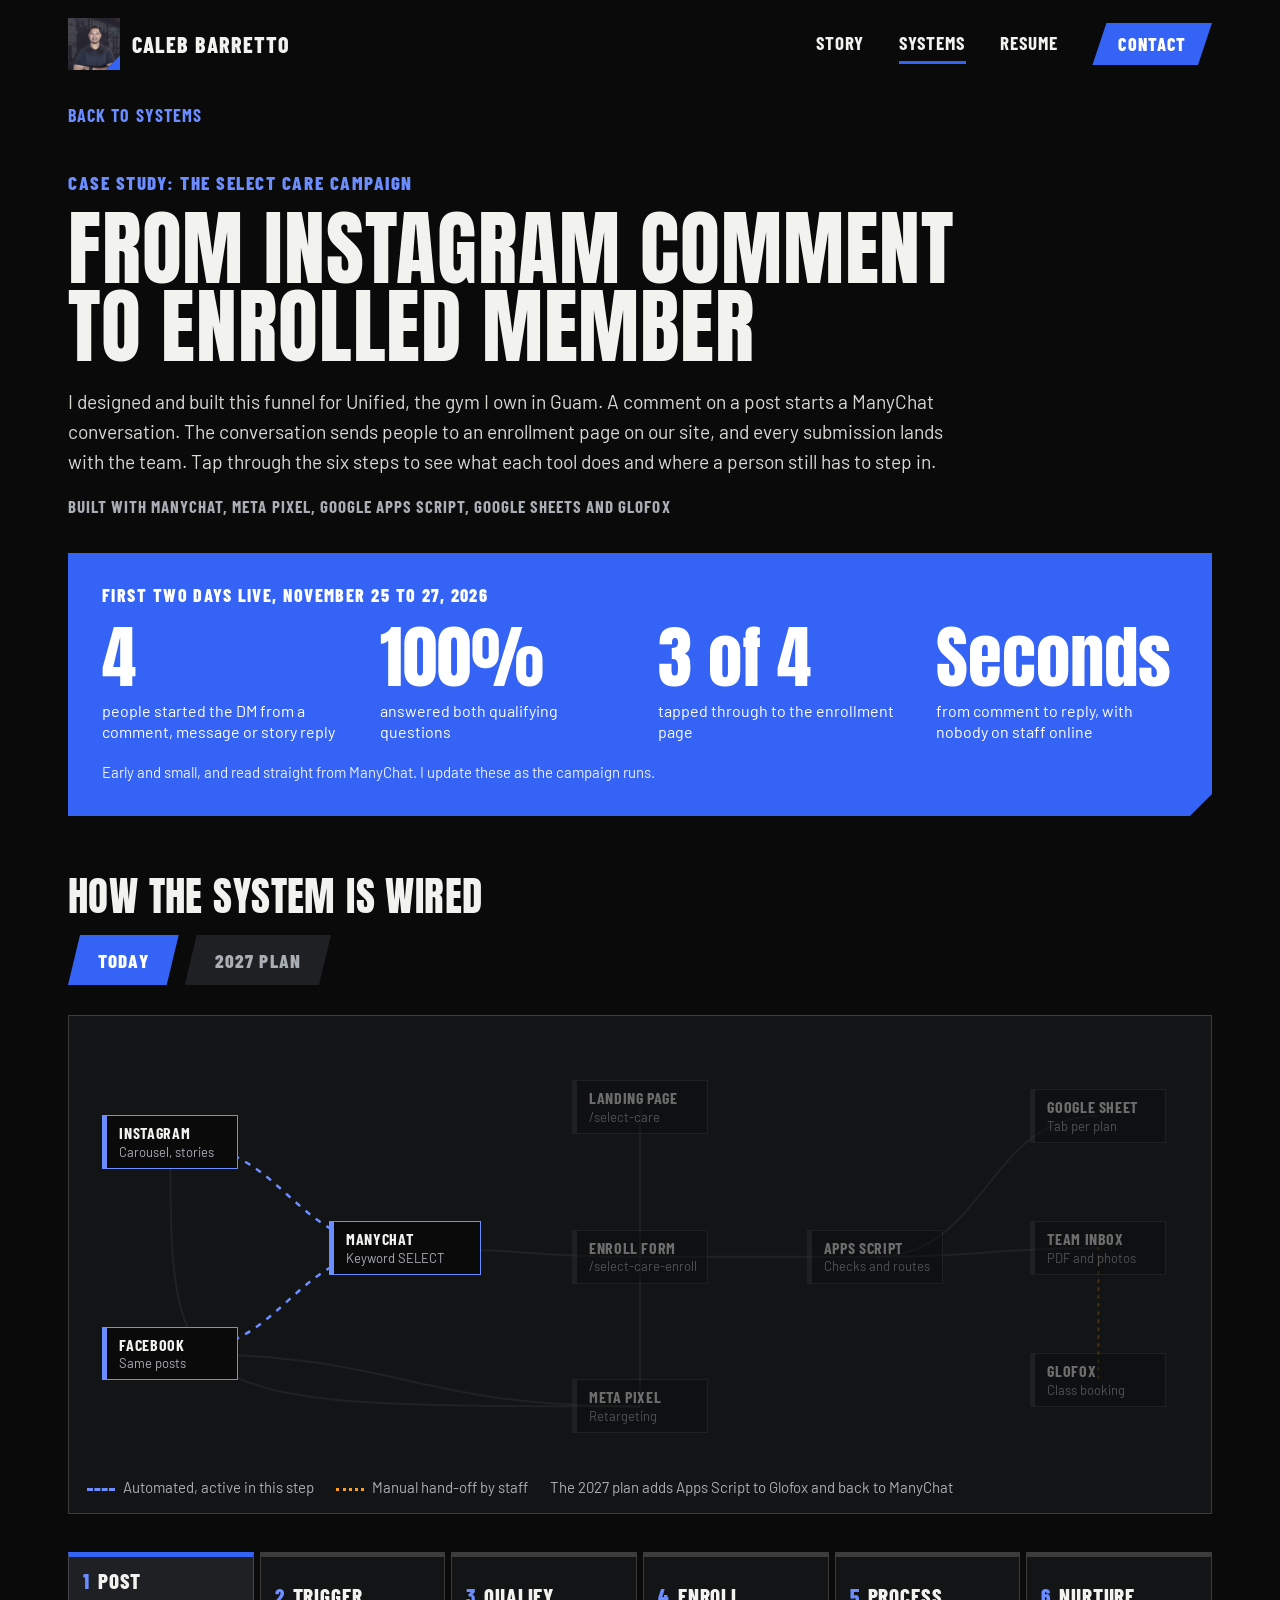
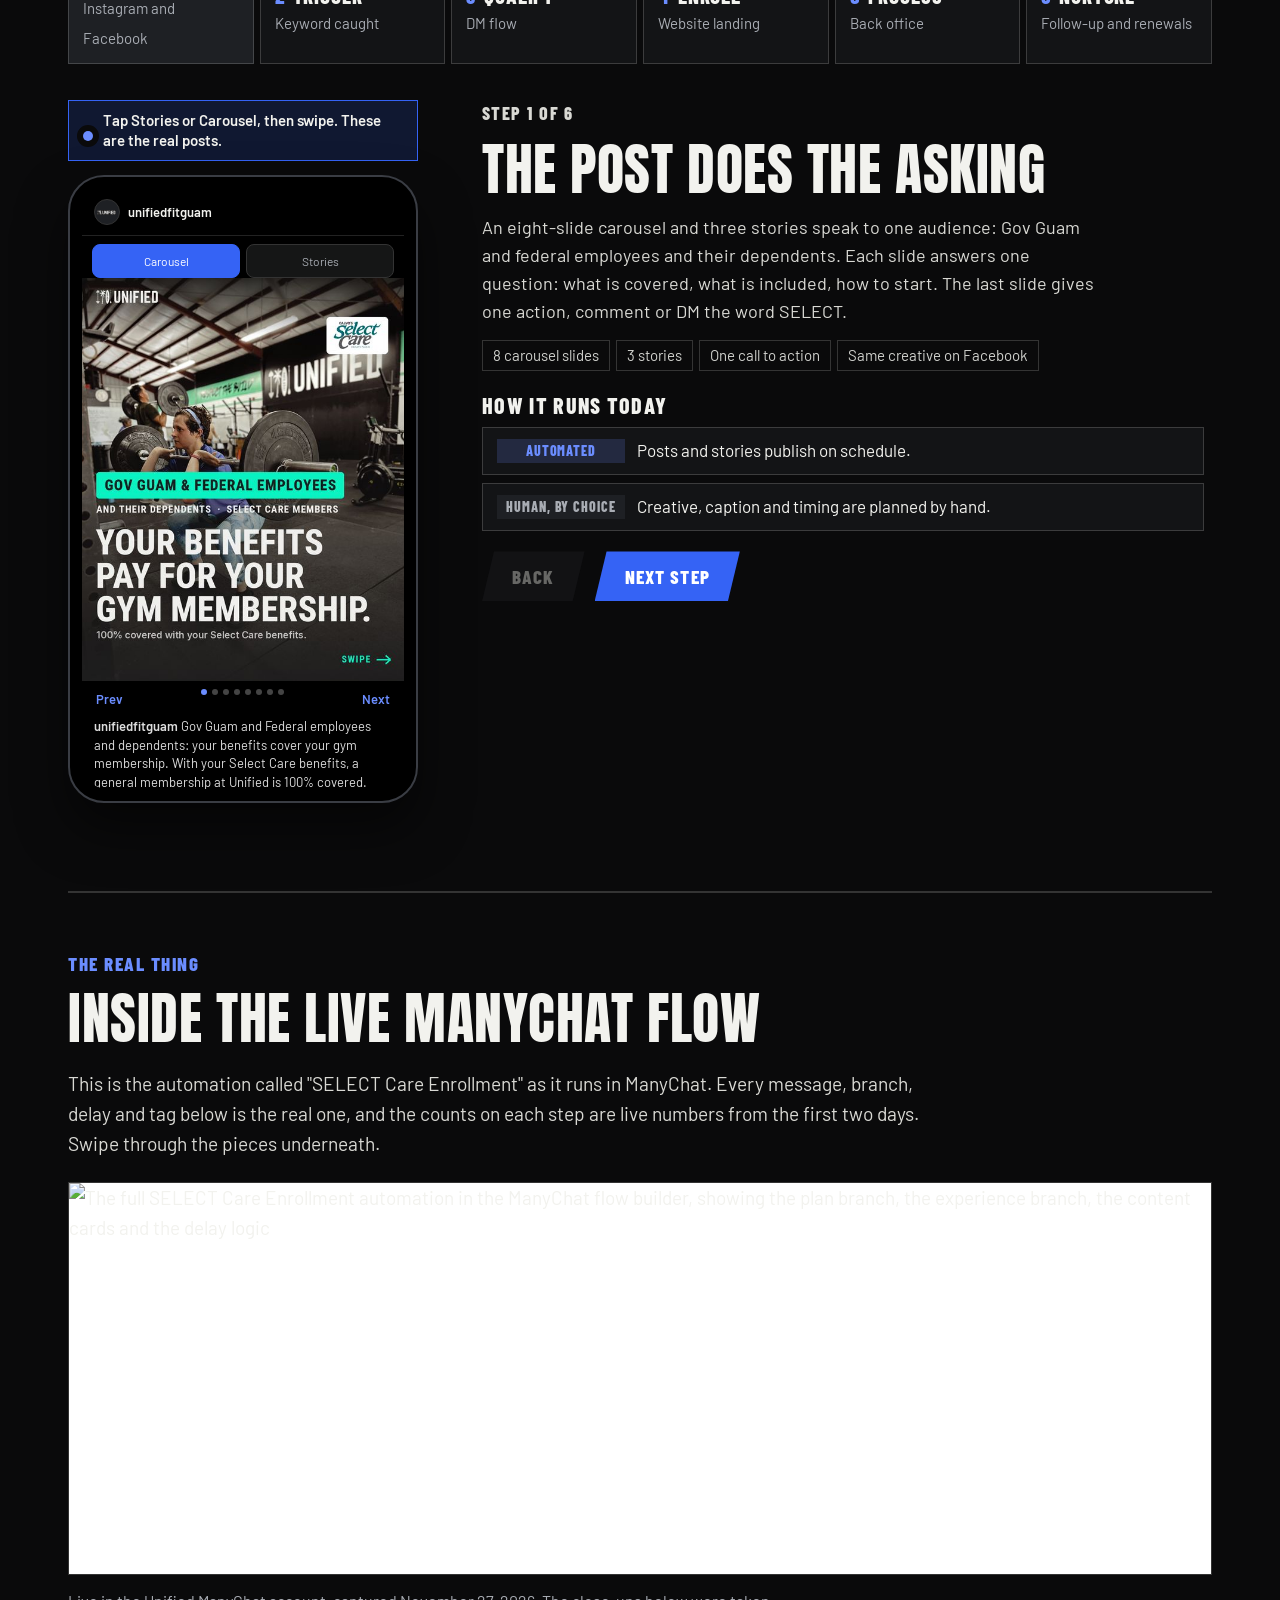
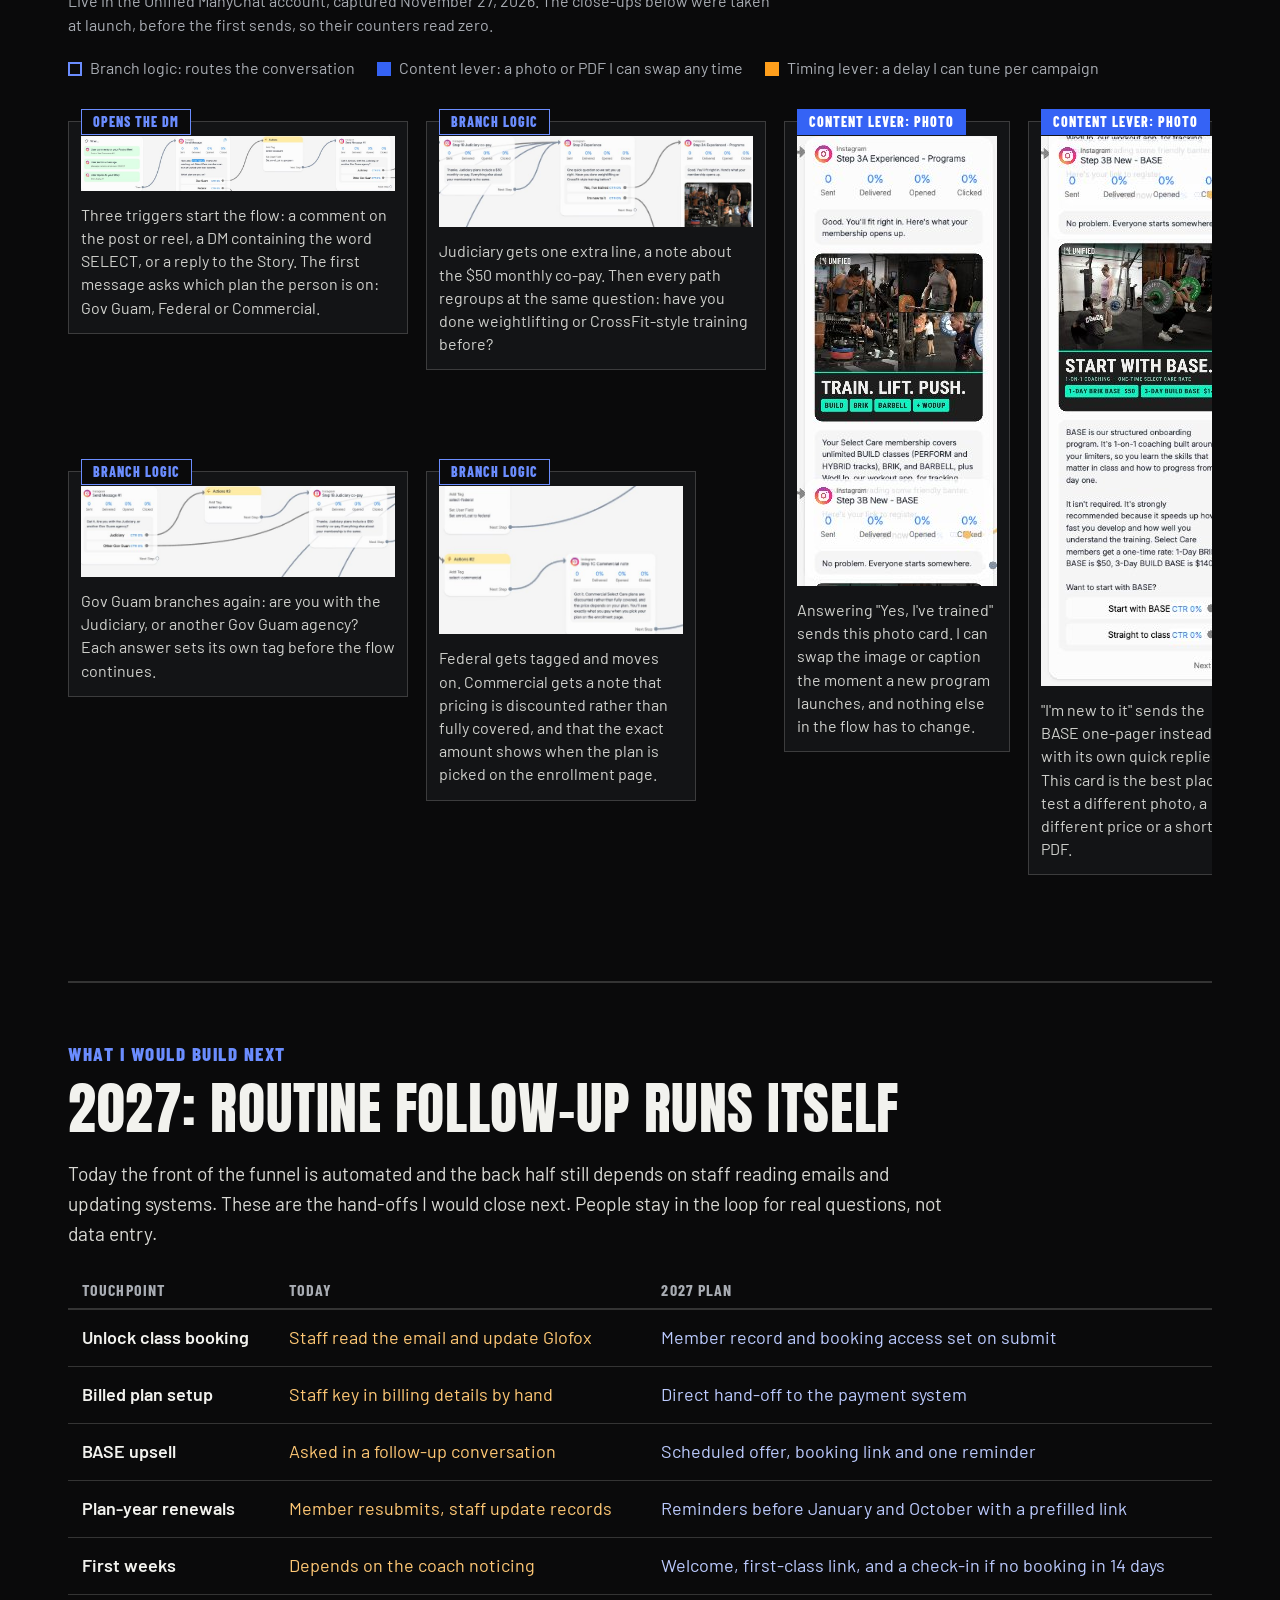
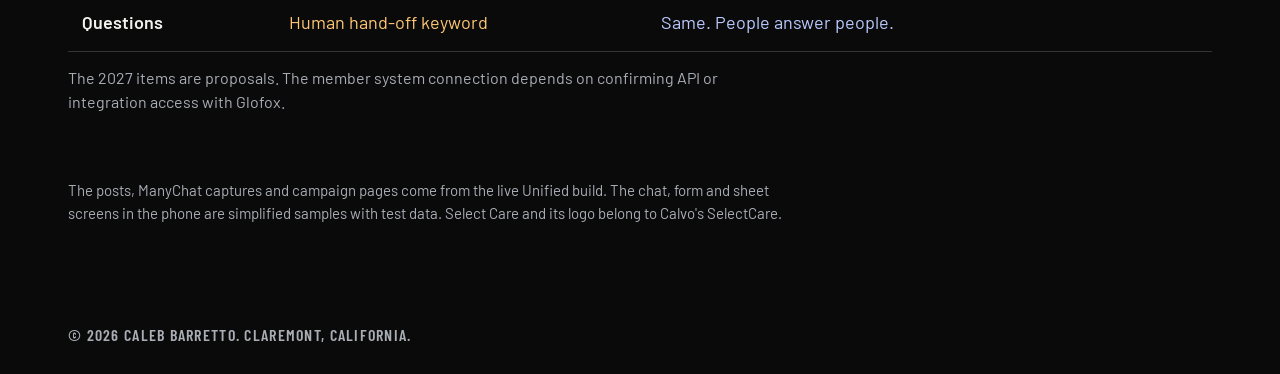
==== commit 0f3102c3: "Add files via upload" ====
--- a/select-care-funnel.html
+++ b/select-care-funnel.html
@@ -39,7 +39,16 @@
 .fx h2{font-size:clamp(34px,4.4vw,58px);line-height:1;}
 .fx-lede{max-width:46em;font-size:clamp(18px,1.5vw,21px);color:#D9D9D4;margin:22px 0 0;}
 .fx-built{margin:16px 0 0;font-family:var(--cond);font-weight:700;font-size:17px;letter-spacing:.06em;text-transform:uppercase;color:var(--grey);}
-.fx-mode{display:flex;gap:6px;margin-top:30px;flex-wrap:wrap;}
+.fx-mode{display:flex;gap:6px;margin-top:18px;flex-wrap:wrap;}
+.fx-results{margin-top:34px;background:var(--hot);color:var(--on-hot);padding:clamp(20px,3vw,32px) clamp(18px,3vw,34px);clip-path:polygon(0 0,100% 0,100% calc(100% - 22px),calc(100% - 22px) 100%,0 100%);}
+.fx-rlabel{margin:0 0 16px;font:800 18px/1.2 var(--cond);letter-spacing:.08em;text-transform:uppercase;}
+.fx-rgrid{display:grid;grid-template-columns:repeat(4,minmax(0,1fr));gap:18px clamp(16px,3vw,36px);}
+.fx-rgrid b{display:block;font:400 clamp(44px,5.4vw,72px)/1 var(--disp);}
+.fx-rgrid span{display:block;margin-top:8px;font-size:16px;line-height:1.35;}
+.fx-rnote{margin:18px 0 0;font-size:15px;opacity:.9;}
+.fx-sys{margin-top:clamp(40px,5vw,60px);font-size:clamp(28px,3.2vw,42px) !important;}
+@media(max-width:800px){.fx-rgrid{grid-template-columns:repeat(2,minmax(0,1fr));}}
+
 .fx-mode button{font-family:var(--cond);font-weight:800;font-size:19px;text-transform:uppercase;letter-spacing:.06em;line-height:1;padding:15px 30px;min-height:50px;border:0;background:var(--iron);color:var(--grey);clip-path:polygon(12px 0,100% 0,calc(100% - 12px) 100%,0 100%);}
 .fx-mode button:hover{color:var(--chalk);}
 .fx-mode button[aria-pressed=true]{background:var(--hot);color:var(--on-hot);}
@@ -196,7 +205,7 @@
  .fx-node small{font-size:11px;}
  .fx-node.hub{width:112px;}
  .fx-screen{height:540px;}
- .fx-flowhero{min-width:900px;}
+ .fx-flowhero{min-width:1100px;}
  .fx-film{grid-template-rows:auto;}
  .fx-slide.tall{grid-row:auto;}
  .fx-slide.wide{width:300px;}
@@ -230,13 +239,20 @@
     <h1>From Instagram comment to enrolled member</h1>
     <p class="fx-lede">I designed and built this funnel for Unified, the gym I own in Guam. A comment on a post starts a ManyChat conversation. The conversation sends people to an enrollment page on our site, and every submission lands with the team. Tap through the six steps to see what each tool does and where a person still has to step in.</p>
     <p class="fx-built">Built with ManyChat, Meta Pixel, Google Apps Script, Google Sheets and Glofox</p>
+    <div class="fx-results">
+      <p class="fx-rlabel">First two days live, November 25 to 27, 2026</p>
+      <div class="fx-rgrid">
+        <div><b>4</b><span>people started the DM from a comment, message or story reply</span></div>
+        <div><b>100%</b><span>answered both qualifying questions</span></div>
+        <div><b>3 of 4</b><span>tapped through to the enrollment page</span></div>
+        <div><b>Seconds</b><span>from comment to reply, with nobody on staff online</span></div>
+      </div>
+      <p class="fx-rnote">Early and small, and read straight from ManyChat. I update these as the campaign runs.</p>
+    </div>
+    <h2 class="fx-sys">How the system is wired</h2>
     <div class="fx-mode" role="group" aria-label="View">
       <button id="m-now" type="button" aria-pressed="true">Today</button>
       <button id="m-27" type="button" aria-pressed="false">2027 plan</button>
-    </div>
-    <div class="fx-counter">
-      <div class="a"><b id="c-auto">0</b><span>automated connections</span></div>
-      <div class="m"><b id="c-man">0</b><span>routine manual hand-offs</span></div>
     </div>
     <div class="fx-mapbox">
       <div class="fx-map" id="map"><svg id="wires" aria-hidden="true"></svg></div>
@@ -258,9 +274,9 @@
   <section class="fx-sec" id="real-flow">
     <p class="fx-tag">The real thing</p>
     <h2>Inside the live ManyChat flow</h2>
-    <p class="fx-lede">This is the automation called "SELECT Care Enrollment," captured from the ManyChat builder on November 27, 2026. Every message, branch, delay and tag below is the real one. The counters read zero in these captures, so read them as the build, not as results. Swipe through the pieces.</p>
-    <div class="fx-pan" tabindex="0" role="group" aria-label="The full flow, scroll sideways on a small screen"><img class="fx-flowhero" src="images/funnel/panorama.jpg" width="1100" height="555" alt="The full SELECT Care Enrollment automation in the ManyChat flow builder, showing the plan branch, the experience branch, the content cards and the delay logic" loading="lazy"></div>
-    <p class="fx-small">Live in the Unified ManyChat account, captured November 27, 2026.</p>
+    <p class="fx-lede">This is the automation called "SELECT Care Enrollment" as it runs in ManyChat. Every message, branch, delay and tag below is the real one, and the counts on each step are live numbers from the first two days. Swipe through the pieces underneath.</p>
+    <div class="fx-pan" tabindex="0" role="group" aria-label="The full flow, scroll sideways on a small screen"><img class="fx-flowhero" src="images/funnel/panorama-live.jpg" width="1580" height="540" alt="The full SELECT Care Enrollment automation in the ManyChat flow builder, showing the plan branch, the experience branch, the content cards and the delay logic" loading="lazy"></div>
+    <p class="fx-small">Live in the Unified ManyChat account, captured November 27, 2026. The close-ups below were taken at launch, before the first sends, so their counters read zero.</p>
     <div class="fx-flegend">
       <span><i class="branch"></i>Branch logic: routes the conversation</span>
       <span><i class="content"></i>Content lever: a photo or PDF I can swap any time</span>
@@ -403,9 +419,6 @@
   var on=s.edges.indexOf(key(e))>-1;
   return '<path class="fx-edge '+e.t+(on?' on':' dimmed')+'" d="'+d+'"/>';}).join('');
  N.forEach(function(n){var el=$('n-'+n.id),on=s.nodes.indexOf(n.id)>-1;el.classList.toggle('on',on);el.classList.toggle('off',!on);});
- $('c-auto').textContent=E.filter(live).filter(function(e){return e.t==='auto';}).length;
- var man=0;S.forEach(function(s2){if(mode==='now')s2.now.forEach(function(x){if(x[0]==='m')man++;});});
- $('c-man').textContent=man;
 }
 if(window.ResizeObserver){new ResizeObserver(place).observe(map);}else{window.addEventListener('resize',place);}
 
